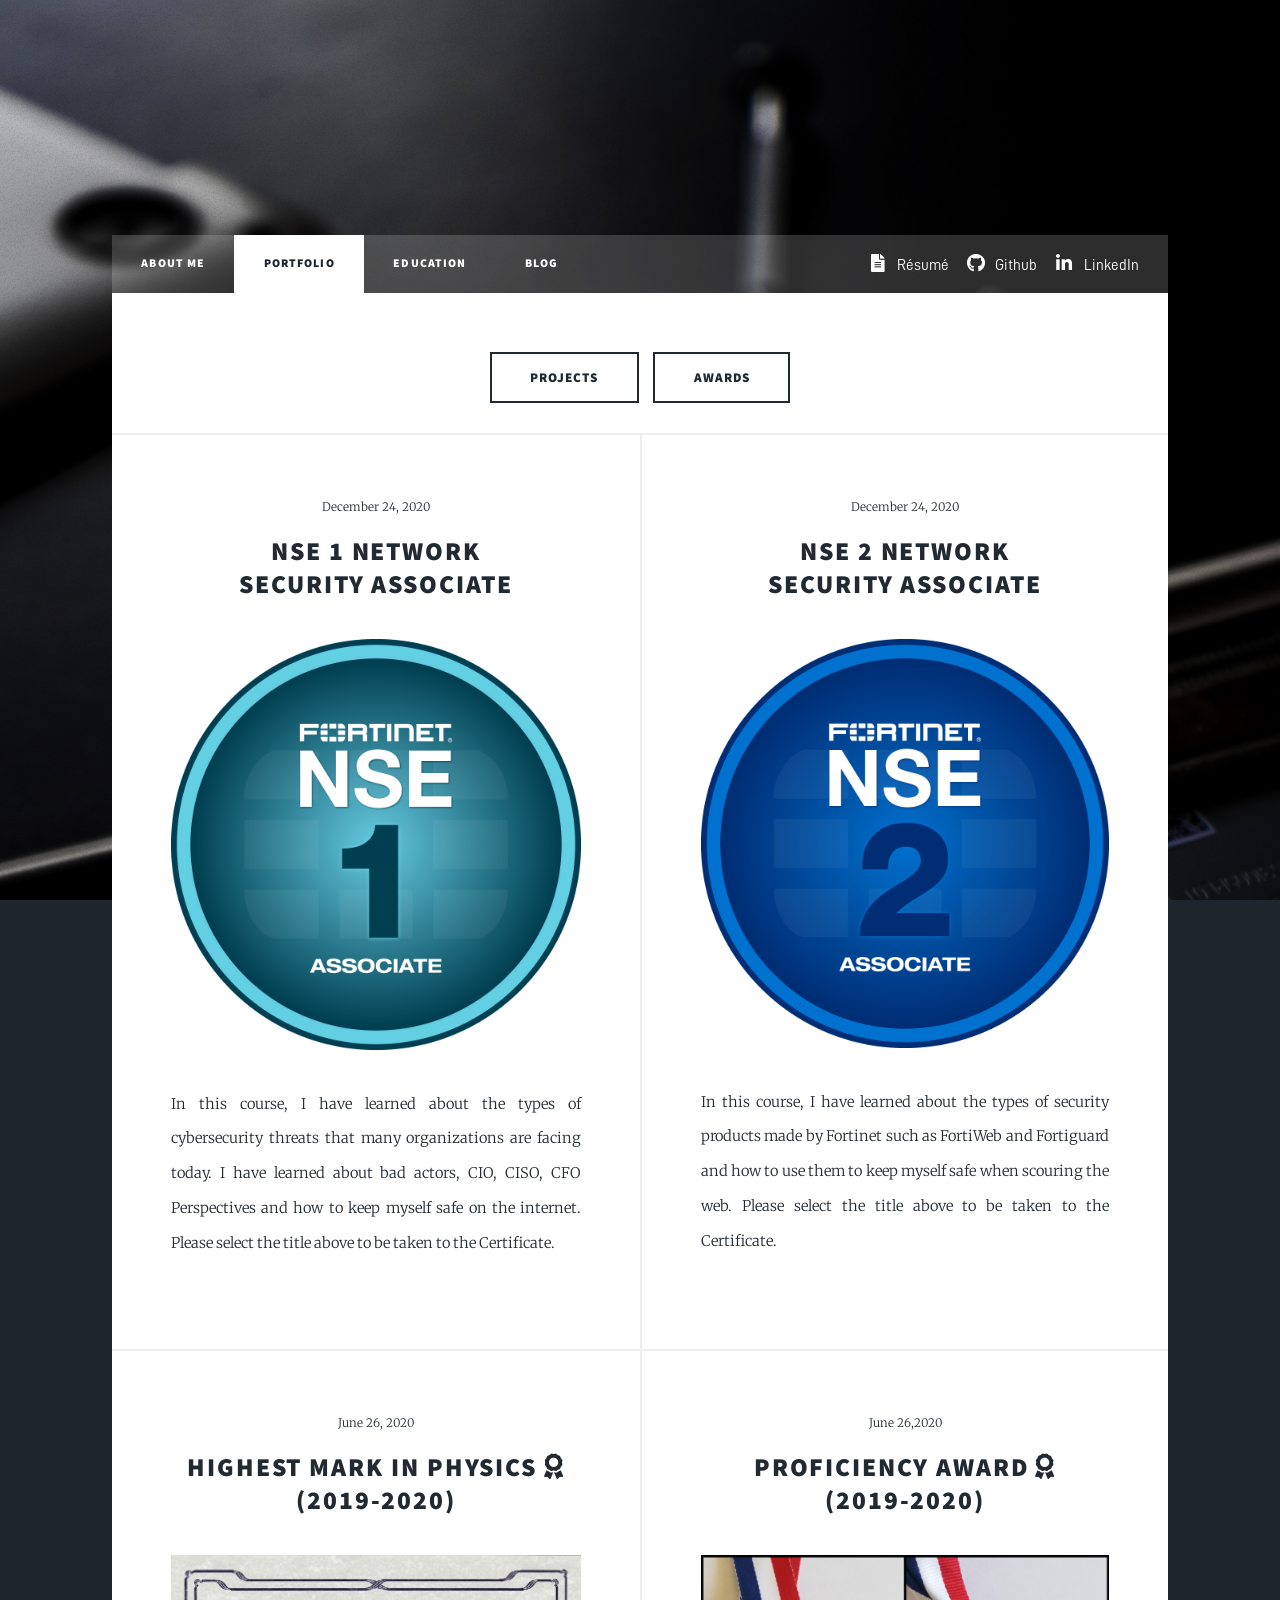
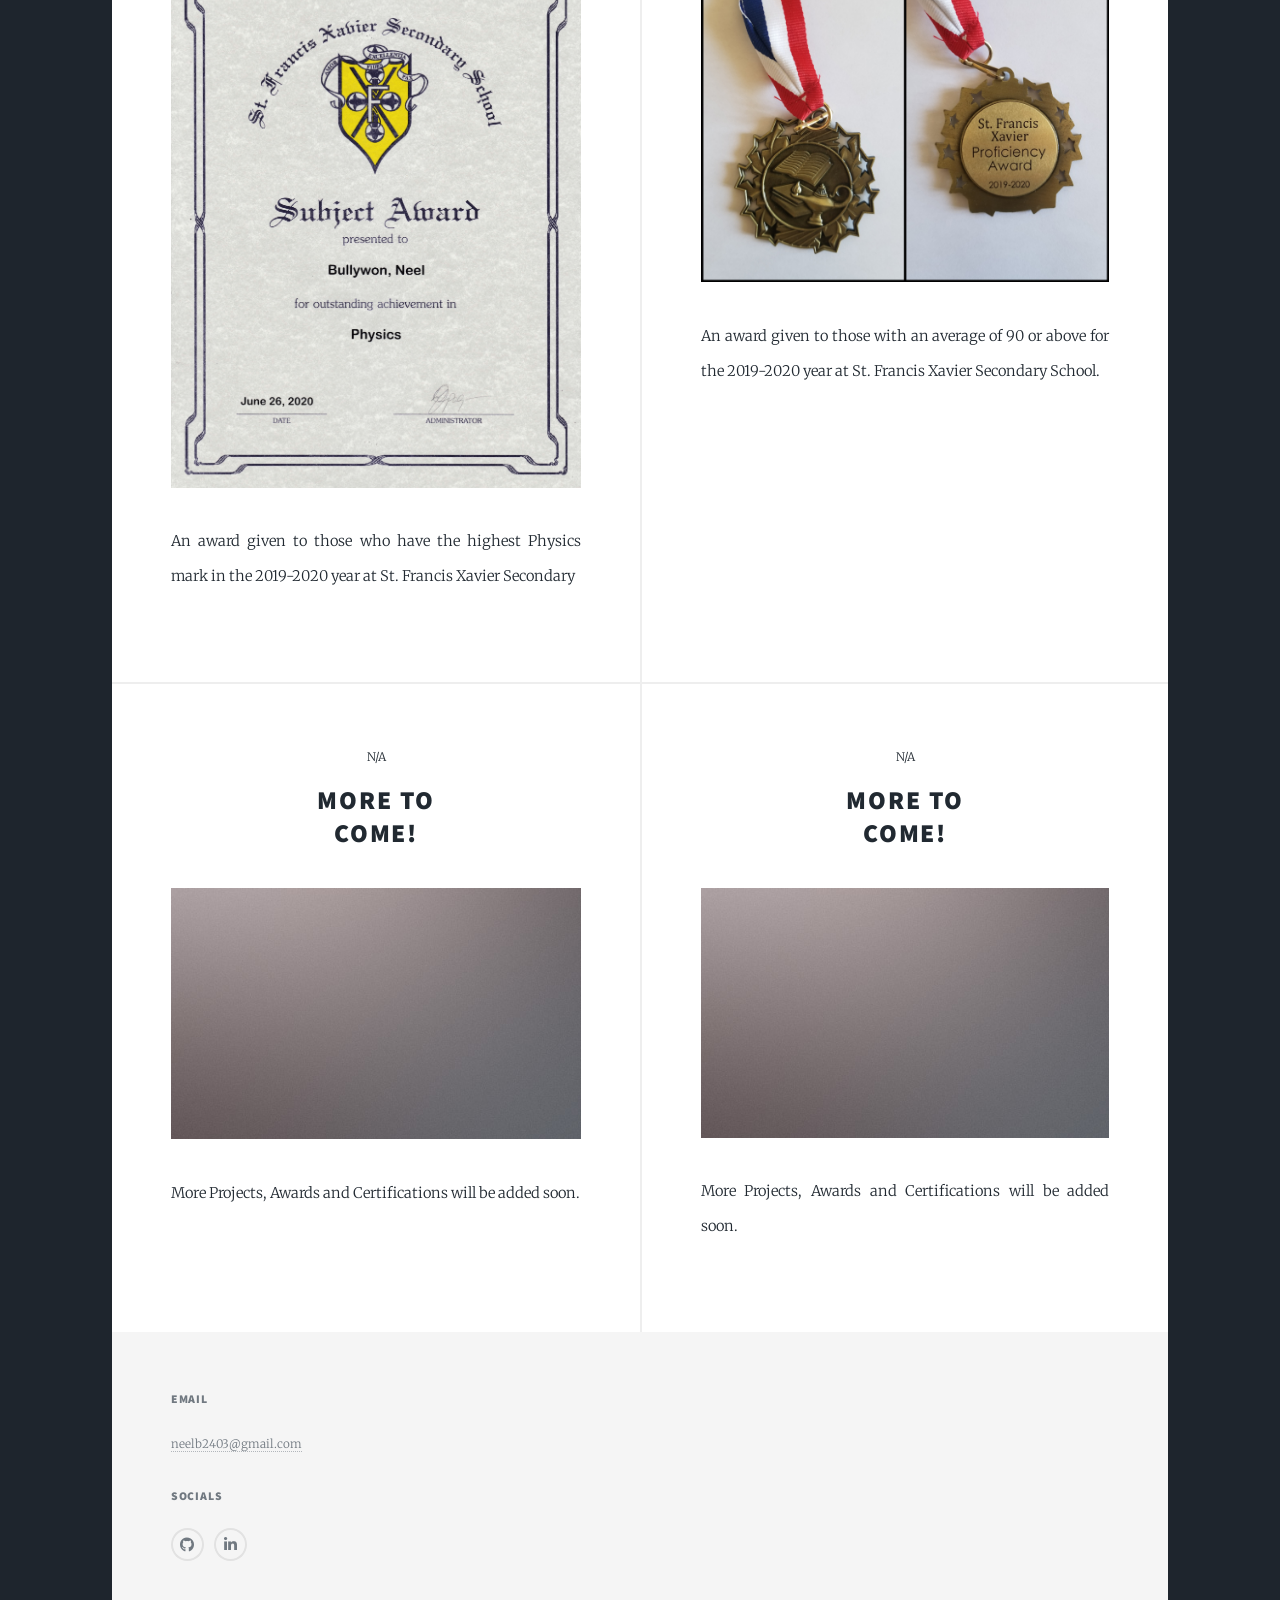
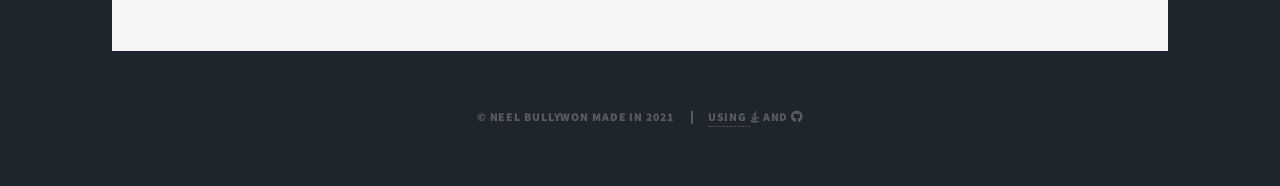
==== Awards.html @ b6f1ef5f "Add files via upload" ====
<!DOCTYPE HTML>
<html>
	<head>
		<title>Neel Bullywon</title>
		<meta charset="utf-8" />
		<meta name="viewport" content="width=device-width, initial-scale=1, user-scalable=no" />
		<link rel="stylesheet" href="assets/css/main.css" />
		<noscript><link rel="stylesheet" href="assets/css/noscript.css" /></noscript>
	</head>
	<body class="is-preload">

		<!-- Wrapper -->
			<div id="wrapper" class="fade-in">


				<!-- Header -->
					<header id="header">

					</header>

				<!-- Nav -->
				<nav id="nav">
					<ul class="links">
						<li><a href="index.html">About Me</a></li>
						<li class="active"><a href="index2.html">Portfolio</a></li>
						<li><a href="Education.html">Education</a></li>
						<li><a href="index.html">Blog</a></li>
						</ul>

						<ul class="icons">
							<li><a href="/#/" target="_blank" class="icon solid fa-file-alt"></i> Résumé </a></li>
							<li><a href="https://github.com/Nebu0528" target="_blank" class="icon brands fa-github"></i> Github </a></li>
							<li><a href="https://github.com/Nebu0528" target="_blank" class="icon brands fa-linkedin-in"></i> LinkedIn </a></li>
						</ul>
					</nav>

				<!-- Main -->
					<div id="main">

						<!-- Featured Post -->
								</header>
								<ul class="actions special">
									<li><a href="Projects.html"class="button large">Projects</a></li> <li><a href="Awards.html"class="button large">Awards</a></li>
								</ul>

							</article>

						<!-- Posts -->
							<section class="posts">
								<article>
									<header>
										<span class="date">December 24, 2020</span>
										<h2><a href="Documents/NSE_1_Certification.pdf" target="_blank" >NSE 1 Network <br />
											Security Associate</a></h2>
									</header>
									<a href="Documents/NSE_1_Certification.pdf" target="_blank" class="image fit"><img src="images/NSE 1.png" alt="" /></a>
									<p>In this course, I have learned about the types of cybersecurity threats that many organizations are facing today. I have learned about bad actors, CIO, CISO, CFO Perspectives and how to keep myself safe on the internet. Please select the title above to be taken to the Certificate. </p>
									<ul class="actions special">
									</ul>
								</article>
								<article>
									<header>
										<span class="date">December 24, 2020</span>
										<h2><a href="Documents/NSE_2_Certification.pdf" target="_blank">NSE 2 Network <br />
											Security Associate</a></h2>
									</header>
									<a href="Documents/NSE_2_Certification.pdf" target="_blank" class="image fit"><img src="images/NSE 2.png" alt="" /></a>
									<p>In this course, I have learned about the types of security products made by Fortinet such as FortiWeb and Fortiguard and how to use them to keep myself safe when scouring the web. Please select the title above to be taken to the Certificate.</p>
									<ul class="actions special">
									</ul>
								</article>
								<article>
									<header>
										<span class="date">June 26, 2020</span>
										<h2><a href="Documents/Physics Award.pdf" target="_blank" >Highest Mark in Physics <i class="fas fa-award"></i> <br />
										(2019-2020)</a></h2>
									</header>
									<a href="Documents/Physics Award.pdf" target="_blank" class="image fit"><img src="images/Physics Profiency Award.png" alt="" /></a>
									<p>An award given to those who have the highest Physics mark in the 2019-2020 year at St. Francis Xavier Secondary </p>
									<ul class="actions special">
									</ul>	
								</article>
							    <article>
									<header>
										<span class="date">June 26,2020</span>
										<h2><a href="#">Proficiency Award <i class="fas fa-award"></i><br />
										(2019-2020)</a></h2>
									</header>
									<a href="images/Proficiency Award.jpg" class="image fit"><img src="images/Proficiency Award.jpg" alt="" /></a>
									<p>An award given to those with an average of 90 or above for the 2019-2020 year at St. Francis Xavier Secondary School.</p>
									<ul class="actions special">
									</ul>
								</article>
								<article>
									<header>
										<span class="date">N/A</span>
										<h2><a href="#">More to<br />
										Come!</a></h2>
									</header>
									<a href="#" class="image fit"><img src="images/pic07.jpg" alt="" /></a>
									<p>More Projects, Awards and Certifications will be added soon.</p>
									<ul class="actions special">
									</ul>
								</article>
								<article>
									<header>
										<span class="date">N/A</span>
										<h2><a href="#">More to<br />
										Come!</a></h2>
									</header>
									<a href="#" class="image fit"><img src="images/pic07.jpg" alt="" /></a>
									<p>More Projects, Awards and Certifications will be added soon.</p>
									<ul class="actions special">
									</ul>
								</article>

								
							</section>
						</div>

<!-- Footer -->
					<footer id="footer">
						<section>
							<form method="post" action="#">
								<div class="fields">
									<div class="field">		
							<section>
								<h3>Email</h3>
								<p><a href="#">neelb2403@gmail.com</a></p>
							</section>
							<section>
								<h3>Socials</h3>
								<ul class="icons alt">
									<li><a href="https://github.com/Nebu0528" target="_blank" class="icon brands alt fa-github"><span class="label">GitHub</span></a></li>
									<li><a href="#" class="icon brands fab fa-linkedin-in"><class="label"></span></a></li>
								</ul>
							</section>
						</section>
					</footer>

				<!-- Copyright -->
					<div id="copyright">
						<ul><li>&copy; Neel Bullywon Made In 2021 </li>
							<li><a class="link" href="/#/"> </i> Using   </a> <i class="fab fa-java"></i> and    </a><i class="fab fa-github"></i>
					</div>

			</div>

		<!-- Scripts -->
			<script src="assets/js/jquery.min.js"></script>
			<script src="assets/js/jquery.scrollex.min.js"></script>
			<script src="assets/js/jquery.scrolly.min.js"></script>
			<script src="assets/js/browser.min.js"></script>
			<script src="assets/js/breakpoints.min.js"></script>
			<script src="assets/js/util.js"></script>
			<script src="assets/js/main.js"></script>

	</body>
</html>
---- assets/css/main.css ----
@import url(fontawesome-all.min.css);
@import url("https://fonts.googleapis.com/css?family=Merriweather:300,700,300italic,700italic|Source+Sans+Pro:900");

/*
	Neel Bullywon
	neelb2403@gmail.com
*/

@font-face {
    font-family: 'D-DIN';
    src: url('../webfonts/D-DIN.otf') format('otf'),
         url('../webfonts/D-DIN.woff') format('woff'),
         url('../webfonts/D-DIN.woff2') format('woff2');
    font-weight: normal;
    font-style: normal;
}

.icons {
	text-decoration: none;
    font-family: D-DIN;
}

html, body, div, span, applet, object,
iframe, h1, h2, h3, h4, h5, h6, p, blockquote,
pre, a, abbr, acronym, address, big, cite,
code, del, dfn, em, img, ins, kbd, q, s, samp,
small, strike, strong, sub, sup, tt, var, b,
u, i, center, dl, dt, dd, ol, ul, li, fieldset,
form, label, legend, table, caption, tbody,
tfoot, thead, tr, th, td, article, aside,
canvas, details, embed, figure, figcaption,
footer, header, hgroup, menu, nav, output, ruby,
section, summary, time, mark, audio, video {
	margin: 0;
	padding: 0;
	border: 0;
	font-size: 100%;
	font: inherit;
	vertical-align: baseline;
}

article, aside, details, figcaption, figure,
footer, header, hgroup, menu, nav, section {
	display: block;}

body {
	line-height: 1;
}

ol, ul {
	list-style: none;
}

blockquote, q {
	quotes: none;
}

	blockquote:before, blockquote:after, q:before, q:after {
		content: '';
		content: none;
	}

table {
	border-collapse: collapse;
	border-spacing: 0;
}

body {
	-webkit-text-size-adjust: none;
}

mark {
	background-color: transparent;
	color: inherit;
}

input::-moz-focus-inner {
	border: 0;
	padding: 0;
}

input, select, textarea {
	-moz-appearance: none;
	-webkit-appearance: none;
	-ms-appearance: none;
	appearance: none;
}

/* Basic */

@-ms-viewport {
	width: device-width;
}

body {
	-ms-overflow-style: scrollbar;
}

@media screen and (max-width: 480px) {

	html, body {
		min-width: 320px;
	}

}

html {
	box-sizing: border-box;
}

*, *:before, *:after {
	box-sizing: inherit;
}

body {
	background-color: #1e252d;
}

body.is-preload *, body.is-preload *:before, body.is-preload *:after {
	-moz-animation: none !important;
	-webkit-animation: none !important;
	-ms-animation: none !important;
	animation: none !important;
	-moz-transition: none !important;
	-webkit-transition: none !important;
	-ms-transition: none !important;
	transition: none !important;
}

/* Type */

html {
font-size: 16pt;
}

@media screen and (max-width: 1680px) {

html {
	font-size: 12pt;
}

}

@media screen and (max-width: 1280px) {

html {
	font-size: 11pt;
}

}

@media screen and (max-width: 360px) {

html {
	font-size: 10pt;
}

}

body {
color: #212931;
}

body, input, select, textarea {
font-family: "Merriweather", Georgia, serif;
font-weight: 300;
font-size: 1rem;
line-height: 2.375;
}

a {
-moz-transition: color 0.2s ease-in-out, background-color 0.2s ease-in-out, border-color 0.2s ease-in-out, box-shadow 0.2s ease-in-out;
-webkit-transition: color 0.2s ease-in-out, background-color 0.2s ease-in-out, border-color 0.2s ease-in-out, box-shadow 0.2s ease-in-out;
-ms-transition: color 0.2s ease-in-out, background-color 0.2s ease-in-out, border-color 0.2s ease-in-out, box-shadow 0.2s ease-in-out;
transition: color 0.2s ease-in-out, background-color 0.2s ease-in-out, border-color 0.2s ease-in-out, box-shadow 0.2s ease-in-out;
border-bottom: dotted 1px;
text-decoration: none;
}

a:hover {
	border-bottom-color: transparent;
}

strong, b {
font-weight: 600;
}

em, i {
font-style: italic;
}

p {
text-align: justify;
margin: 0 0 2rem 0;
}

h1, h2, h3, h4, h5, h6 {
font-family: "Source Sans Pro", Helvetica, sans-serif;
font-weight: 900;
line-height: 1.5;
letter-spacing: 0.075em;
text-transform: uppercase;
margin: 0 0 1rem 0;
}

h1 a, h2 a, h3 a, h4 a, h5 a, h6 a {
	border-bottom: 0;
	color: inherit;
	text-decoration: none;
}

h1 {
font-size: 4rem;
line-height: 1.1;
margin: 0 0 2rem 0;
}

h2 {
font-size: 1.75rem;
line-height: 1.3;
margin: 0 0 1.5rem 0;
}

h3 {
font-size: 1.25rem;
margin: 0 0 1.5rem 0;
}

h4 {
font-size: 1rem;
}

h5 {
font-size: 0.9rem;
}

h6 {
font-size: 0.8rem;
}

sub {
font-size: 0.8rem;
position: relative;
top: 0.5rem;
}

sup {
font-size: 0.8rem;
position: relative;
top: -0.5rem;
}

blockquote {
border-left: solid 4px;
font-style: italic;
margin: 0 0 2rem 0;
padding: 0.5rem 0 0.5rem 2rem;
}

code {
border: solid 2px;
font-family: "Courier New", monospace;
font-size: 0.9rem;
margin: 0 0.25rem;
padding: 0.25rem 0.65rem;
}

pre {
-webkit-overflow-scrolling: touch;
font-family: "Courier New", monospace;
font-size: 0.9rem;
margin: 0 0 2rem 0;
}

pre code {
	display: block;
	line-height: 1.75;
	padding: 1rem 1.5rem;
	overflow-x: auto;
}

hr {
border: 0;
border-bottom: solid 2px;
margin: 3rem 0;
}

hr.major {
	margin: 5rem 0;
}

.align-left {
text-align: left;
}

.align-center {
text-align: center;
}

.align-right {
text-align: right;
}

input, select, textarea {
color: #212931;
}

a {
color: #212931;
border-bottom-color: rgba(33, 41, 49, 0.5);
}

a:hover {
	border-bottom-color: transparent;
	color: #18bfef !important;
}

strong, b {
color: #212931;
}

h1, h2, h3, h4, h5, h6 {
color: #212931;
}

blockquote {
border-left-color: #eeeeee;
}

code {
background: rgba(220, 220, 220, 0.25);
border-color: #eeeeee;
}

hr {
border-bottom-color: #eeeeee;
}

/* Row */

.row {
display: flex;
flex-wrap: wrap;
box-sizing: border-box;
align-items: stretch;
}

.row > * {
	box-sizing: border-box;
}

.row.gtr-uniform > * > :last-child {
	margin-bottom: 0;
}

.row.aln-left {
	justify-content: flex-start;
}

.row.aln-center {
	justify-content: center;
}

.row.aln-right {
	justify-content: flex-end;
}

.row.aln-top {
	align-items: flex-start;
}

.row.aln-middle {
	align-items: center;
}

.row.aln-bottom {
	align-items: flex-end;
}

.row > .imp {
	order: -1;
}

.row > .col-1 {
	width: 8.33333%;
}

.row > .off-1 {
	margin-left: 8.33333%;
}

.row > .col-2 {
	width: 16.66667%;
}

.row > .off-2 {
	margin-left: 16.66667%;
}

.row > .col-3 {
	width: 25%;
}

.row > .off-3 {
	margin-left: 25%;
}

.row > .col-4 {
	width: 33.33333%;
}

.row > .off-4 {
	margin-left: 33.33333%;
}

.row > .col-5 {
	width: 41.66667%;
}

.row > .off-5 {
	margin-left: 41.66667%;
}

.row > .col-6 {
	width: 50%;
}

.row > .off-6 {
	margin-left: 50%;
}

.row > .col-7 {
	width: 58.33333%;
}

.row > .off-7 {
	margin-left: 58.33333%;
}

.row > .col-8 {
	width: 66.66667%;
}

.row > .off-8 {
	margin-left: 66.66667%;
}

.row > .col-9 {
	width: 75%;
}

.row > .off-9 {
	margin-left: 75%;
}

.row > .col-10 {
	width: 83.33333%;
}

.row > .off-10 {
	margin-left: 83.33333%;
}

.row > .col-11 {
	width: 91.66667%;
}

.row > .off-11 {
	margin-left: 91.66667%;
}

.row > .col-12 {
	width: 100%;
}

.row > .off-12 {
	margin-left: 100%;
}

.row.gtr-0 {
	margin-top: 0;
	margin-left: 0rem;
}

	.row.gtr-0 > * {
		padding: 0 0 0 0rem;
	}

	.row.gtr-0.gtr-uniform {
		margin-top: 0rem;
	}

		.row.gtr-0.gtr-uniform > * {
			padding-top: 0rem;
		}

.row.gtr-25 {
	margin-top: 0;
	margin-left: -0.375rem;
}

	.row.gtr-25 > * {
		padding: 0 0 0 0.375rem;
	}

	.row.gtr-25.gtr-uniform {
		margin-top: -0.375rem;
	}

		.row.gtr-25.gtr-uniform > * {
			padding-top: 0.375rem;
		}

.row.gtr-50 {
	margin-top: 0;
	margin-left: -0.75rem;
}

	.row.gtr-50 > * {
		padding: 0 0 0 0.75rem;
	}

	.row.gtr-50.gtr-uniform {
		margin-top: -0.75rem;
	}

		.row.gtr-50.gtr-uniform > * {
			padding-top: 0.75rem;
		}

.row {
	margin-top: 0;
	margin-left: -1.5rem;
}

	.row > * {
		padding: 0 0 0 1.5rem;
	}

	.row.gtr-uniform {
		margin-top: -1.5rem;
	}

		.row.gtr-uniform > * {
			padding-top: 1.5rem;
		}

.row.gtr-150 {
	margin-top: 0;
	margin-left: -2.25rem;
}

	.row.gtr-150 > * {
		padding: 0 0 0 2.25rem;
	}

	.row.gtr-150.gtr-uniform {
		margin-top: -2.25rem;
	}

		.row.gtr-150.gtr-uniform > * {
			padding-top: 2.25rem;
		}

.row.gtr-200 {
	margin-top: 0;
	margin-left: -3rem;
}

	.row.gtr-200 > * {
		padding: 0 0 0 3rem;
	}

	.row.gtr-200.gtr-uniform {
		margin-top: -3rem;
	}

		.row.gtr-200.gtr-uniform > * {
			padding-top: 3rem;
		}

@media screen and (max-width: 1680px) {

	.row {
		display: flex;
		flex-wrap: wrap;
		box-sizing: border-box;
		align-items: stretch;
	}

		.row > * {
			box-sizing: border-box;
		}

		.row.gtr-uniform > * > :last-child {
			margin-bottom: 0;
		}

		.row.aln-left {
			justify-content: flex-start;
		}

		.row.aln-center {
			justify-content: center;
		}

		.row.aln-right {
			justify-content: flex-end;
		}

		.row.aln-top {
			align-items: flex-start;
		}

		.row.aln-middle {
			align-items: center;
		}

		.row.aln-bottom {
			align-items: flex-end;
		}

		.row > .imp-xlarge {
			order: -1;
		}

		.row > .col-1-xlarge {
			width: 8.33333%;
		}

		.row > .off-1-xlarge {
			margin-left: 8.33333%;
		}

		.row > .col-2-xlarge {
			width: 16.66667%;
		}

		.row > .off-2-xlarge {
			margin-left: 16.66667%;
		}

		.row > .col-3-xlarge {
			width: 25%;
		}

		.row > .off-3-xlarge {
			margin-left: 25%;
		}

		.row > .col-4-xlarge {
			width: 33.33333%;
		}

		.row > .off-4-xlarge {
			margin-left: 33.33333%;
		}

		.row > .col-5-xlarge {
			width: 41.66667%;
		}

		.row > .off-5-xlarge {
			margin-left: 41.66667%;
		}

		.row > .col-6-xlarge {
			width: 50%;
		}

		.row > .off-6-xlarge {
			margin-left: 50%;
		}

		.row > .col-7-xlarge {
			width: 58.33333%;
		}

		.row > .off-7-xlarge {
			margin-left: 58.33333%;
		}

		.row > .col-8-xlarge {
			width: 66.66667%;
		}

		.row > .off-8-xlarge {
			margin-left: 66.66667%;
		}

		.row > .col-9-xlarge {
			width: 75%;
		}

		.row > .off-9-xlarge {
			margin-left: 75%;
		}

		.row > .col-10-xlarge {
			width: 83.33333%;
		}

		.row > .off-10-xlarge {
			margin-left: 83.33333%;
		}

		.row > .col-11-xlarge {
			width: 91.66667%;
		}

		.row > .off-11-xlarge {
			margin-left: 91.66667%;
		}

		.row > .col-12-xlarge {
			width: 100%;
		}

		.row > .off-12-xlarge {
			margin-left: 100%;
		}

		.row.gtr-0 {
			margin-top: 0;
			margin-left: 0rem;
		}

			.row.gtr-0 > * {
				padding: 0 0 0 0rem;
			}

			.row.gtr-0.gtr-uniform {
				margin-top: 0rem;
			}

				.row.gtr-0.gtr-uniform > * {
					padding-top: 0rem;
				}

		.row.gtr-25 {
			margin-top: 0;
			margin-left: -0.375rem;
		}

			.row.gtr-25 > * {
				padding: 0 0 0 0.375rem;
			}

			.row.gtr-25.gtr-uniform {
				margin-top: -0.375rem;
			}

				.row.gtr-25.gtr-uniform > * {
					padding-top: 0.375rem;
				}

		.row.gtr-50 {
			margin-top: 0;
			margin-left: -0.75rem;
		}

			.row.gtr-50 > * {
				padding: 0 0 0 0.75rem;
			}

			.row.gtr-50.gtr-uniform {
				margin-top: -0.75rem;
			}

				.row.gtr-50.gtr-uniform > * {
					padding-top: 0.75rem;
				}

		.row {
			margin-top: 0;
			margin-left: -1.5rem;
		}

			.row > * {
				padding: 0 0 0 1.5rem;
			}

			.row.gtr-uniform {
				margin-top: -1.5rem;
			}

				.row.gtr-uniform > * {
					padding-top: 1.5rem;
				}

		.row.gtr-150 {
			margin-top: 0;
			margin-left: -2.25rem;
		}

			.row.gtr-150 > * {
				padding: 0 0 0 2.25rem;
			}

			.row.gtr-150.gtr-uniform {
				margin-top: -2.25rem;
			}

				.row.gtr-150.gtr-uniform > * {
					padding-top: 2.25rem;
				}

		.row.gtr-200 {
			margin-top: 0;
			margin-left: -3rem;
		}

			.row.gtr-200 > * {
				padding: 0 0 0 3rem;
			}

			.row.gtr-200.gtr-uniform {
				margin-top: -3rem;
			}

				.row.gtr-200.gtr-uniform > * {
					padding-top: 3rem;
				}

}

@media screen and (max-width: 1280px) {

	.row {
		display: flex;
		flex-wrap: wrap;
		box-sizing: border-box;
		align-items: stretch;
	}

		.row > * {
			box-sizing: border-box;
		}

		.row.gtr-uniform > * > :last-child {
			margin-bottom: 0;
		}

		.row.aln-left {
			justify-content: flex-start;
		}

		.row.aln-center {
			justify-content: center;
		}

		.row.aln-right {
			justify-content: flex-end;
		}

		.row.aln-top {
			align-items: flex-start;
		}

		.row.aln-middle {
			align-items: center;
		}

		.row.aln-bottom {
			align-items: flex-end;
		}

		.row > .imp-large {
			order: -1;
		}

		.row > .col-1-large {
			width: 8.33333%;
		}

		.row > .off-1-large {
			margin-left: 8.33333%;
		}

		.row > .col-2-large {
			width: 16.66667%;
		}

		.row > .off-2-large {
			margin-left: 16.66667%;
		}

		.row > .col-3-large {
			width: 25%;
		}

		.row > .off-3-large {
			margin-left: 25%;
		}

		.row > .col-4-large {
			width: 33.33333%;
		}

		.row > .off-4-large {
			margin-left: 33.33333%;
		}

		.row > .col-5-large {
			width: 41.66667%;
		}

		.row > .off-5-large {
			margin-left: 41.66667%;
		}

		.row > .col-6-large {
			width: 50%;
		}

		.row > .off-6-large {
			margin-left: 50%;
		}

		.row > .col-7-large {
			width: 58.33333%;
		}

		.row > .off-7-large {
			margin-left: 58.33333%;
		}

		.row > .col-8-large {
			width: 66.66667%;
		}

		.row > .off-8-large {
			margin-left: 66.66667%;
		}

		.row > .col-9-large {
			width: 75%;
		}

		.row > .off-9-large {
			margin-left: 75%;
		}

		.row > .col-10-large {
			width: 83.33333%;
		}

		.row > .off-10-large {
			margin-left: 83.33333%;
		}

		.row > .col-11-large {
			width: 91.66667%;
		}

		.row > .off-11-large {
			margin-left: 91.66667%;
		}

		.row > .col-12-large {
			width: 100%;
		}

		.row > .off-12-large {
			margin-left: 100%;
		}

		.row.gtr-0 {
			margin-top: 0;
			margin-left: 0rem;
		}

			.row.gtr-0 > * {
				padding: 0 0 0 0rem;
			}

			.row.gtr-0.gtr-uniform {
				margin-top: 0rem;
			}

				.row.gtr-0.gtr-uniform > * {
					padding-top: 0rem;
				}

		.row.gtr-25 {
			margin-top: 0;
			margin-left: -0.375rem;
		}

			.row.gtr-25 > * {
				padding: 0 0 0 0.375rem;
			}

			.row.gtr-25.gtr-uniform {
				margin-top: -0.375rem;
			}

				.row.gtr-25.gtr-uniform > * {
					padding-top: 0.375rem;
				}

		.row.gtr-50 {
			margin-top: 0;
			margin-left: -0.75rem;
		}

			.row.gtr-50 > * {
				padding: 0 0 0 0.75rem;
			}

			.row.gtr-50.gtr-uniform {
				margin-top: -0.75rem;
			}

				.row.gtr-50.gtr-uniform > * {
					padding-top: 0.75rem;
				}

		.row {
			margin-top: 0;
			margin-left: -1.5rem;
		}

			.row > * {
				padding: 0 0 0 1.5rem;
			}

			.row.gtr-uniform {
				margin-top: -1.5rem;
			}

				.row.gtr-uniform > * {
					padding-top: 1.5rem;
				}

		.row.gtr-150 {
			margin-top: 0;
			margin-left: -2.25rem;
		}

			.row.gtr-150 > * {
				padding: 0 0 0 2.25rem;
			}

			.row.gtr-150.gtr-uniform {
				margin-top: -2.25rem;
			}

				.row.gtr-150.gtr-uniform > * {
					padding-top: 2.25rem;
				}

		.row.gtr-200 {
			margin-top: 0;
			margin-left: -3rem;
		}

			.row.gtr-200 > * {
				padding: 0 0 0 3rem;
			}

			.row.gtr-200.gtr-uniform {
				margin-top: -3rem;
			}

				.row.gtr-200.gtr-uniform > * {
					padding-top: 3rem;
				}

}

@media screen and (max-width: 980px) {

	.row {
		display: flex;
		flex-wrap: wrap;
		box-sizing: border-box;
		align-items: stretch;
	}

		.row > * {
			box-sizing: border-box;
		}

		.row.gtr-uniform > * > :last-child {
			margin-bottom: 0;
		}

		.row.aln-left {
			justify-content: flex-start;
		}

		.row.aln-center {
			justify-content: center;
		}

		.row.aln-right {
			justify-content: flex-end;
		}

		.row.aln-top {
			align-items: flex-start;
		}

		.row.aln-middle {
			align-items: center;
		}

		.row.aln-bottom {
			align-items: flex-end;
		}

		.row > .imp-medium {
			order: -1;
		}

		.row > .col-1-medium {
			width: 8.33333%;
		}

		.row > .off-1-medium {
			margin-left: 8.33333%;
		}

		.row > .col-2-medium {
			width: 16.66667%;
		}

		.row > .off-2-medium {
			margin-left: 16.66667%;
		}

		.row > .col-3-medium {
			width: 25%;
		}

		.row > .off-3-medium {
			margin-left: 25%;
		}

		.row > .col-4-medium {
			width: 33.33333%;
		}

		.row > .off-4-medium {
			margin-left: 33.33333%;
		}

		.row > .col-5-medium {
			width: 41.66667%;
		}

		.row > .off-5-medium {
			margin-left: 41.66667%;
		}

		.row > .col-6-medium {
			width: 50%;
		}

		.row > .off-6-medium {
			margin-left: 50%;
		}

		.row > .col-7-medium {
			width: 58.33333%;
		}

		.row > .off-7-medium {
			margin-left: 58.33333%;
		}

		.row > .col-8-medium {
			width: 66.66667%;
		}

		.row > .off-8-medium {
			margin-left: 66.66667%;
		}

		.row > .col-9-medium {
			width: 75%;
		}

		.row > .off-9-medium {
			margin-left: 75%;
		}

		.row > .col-10-medium {
			width: 83.33333%;
		}

		.row > .off-10-medium {
			margin-left: 83.33333%;
		}

		.row > .col-11-medium {
			width: 91.66667%;
		}

		.row > .off-11-medium {
			margin-left: 91.66667%;
		}

		.row > .col-12-medium {
			width: 100%;
		}

		.row > .off-12-medium {
			margin-left: 100%;
		}

		.row.gtr-0 {
			margin-top: 0;
			margin-left: 0rem;
		}

			.row.gtr-0 > * {
				padding: 0 0 0 0rem;
			}

			.row.gtr-0.gtr-uniform {
				margin-top: 0rem;
			}

				.row.gtr-0.gtr-uniform > * {
					padding-top: 0rem;
				}

		.row.gtr-25 {
			margin-top: 0;
			margin-left: -0.375rem;
		}

			.row.gtr-25 > * {
				padding: 0 0 0 0.375rem;
			}

			.row.gtr-25.gtr-uniform {
				margin-top: -0.375rem;
			}

				.row.gtr-25.gtr-uniform > * {
					padding-top: 0.375rem;
				}

		.row.gtr-50 {
			margin-top: 0;
			margin-left: -0.75rem;
		}

			.row.gtr-50 > * {
				padding: 0 0 0 0.75rem;
			}

			.row.gtr-50.gtr-uniform {
				margin-top: -0.75rem;
			}

				.row.gtr-50.gtr-uniform > * {
					padding-top: 0.75rem;
				}

		.row {
			margin-top: 0;
			margin-left: -1.5rem;
		}

			.row > * {
				padding: 0 0 0 1.5rem;
			}

			.row.gtr-uniform {
				margin-top: -1.5rem;
			}

				.row.gtr-uniform > * {
					padding-top: 1.5rem;
				}

		.row.gtr-150 {
			margin-top: 0;
			margin-left: -2.25rem;
		}

			.row.gtr-150 > * {
				padding: 0 0 0 2.25rem;
			}

			.row.gtr-150.gtr-uniform {
				margin-top: -2.25rem;
			}

				.row.gtr-150.gtr-uniform > * {
					padding-top: 2.25rem;
				}

		.row.gtr-200 {
			margin-top: 0;
			margin-left: -3rem;
		}

			.row.gtr-200 > * {
				padding: 0 0 0 3rem;
			}

			.row.gtr-200.gtr-uniform {
				margin-top: -3rem;
			}

				.row.gtr-200.gtr-uniform > * {
					padding-top: 3rem;
				}

}

@media screen and (max-width: 736px) {

	.row {
		display: flex;
		flex-wrap: wrap;
		box-sizing: border-box;
		align-items: stretch;
	}

		.row > * {
			box-sizing: border-box;
		}

		.row.gtr-uniform > * > :last-child {
			margin-bottom: 0;
		}

		.row.aln-left {
			justify-content: flex-start;
		}

		.row.aln-center {
			justify-content: center;
		}

		.row.aln-right {
			justify-content: flex-end;
		}

		.row.aln-top {
			align-items: flex-start;
		}

		.row.aln-middle {
			align-items: center;
		}

		.row.aln-bottom {
			align-items: flex-end;
		}

		.row > .imp-small {
			order: -1;
		}

		.row > .col-1-small {
			width: 8.33333%;
		}

		.row > .off-1-small {
			margin-left: 8.33333%;
		}

		.row > .col-2-small {
			width: 16.66667%;
		}

		.row > .off-2-small {
			margin-left: 16.66667%;
		}

		.row > .col-3-small {
			width: 25%;
		}

		.row > .off-3-small {
			margin-left: 25%;
		}

		.row > .col-4-small {
			width: 33.33333%;
		}

		.row > .off-4-small {
			margin-left: 33.33333%;
		}

		.row > .col-5-small {
			width: 41.66667%;
		}

		.row > .off-5-small {
			margin-left: 41.66667%;
		}

		.row > .col-6-small {
			width: 50%;
		}

		.row > .off-6-small {
			margin-left: 50%;
		}

		.row > .col-7-small {
			width: 58.33333%;
		}

		.row > .off-7-small {
			margin-left: 58.33333%;
		}

		.row > .col-8-small {
			width: 66.66667%;
		}

		.row > .off-8-small {
			margin-left: 66.66667%;
		}

		.row > .col-9-small {
			width: 75%;
		}

		.row > .off-9-small {
			margin-left: 75%;
		}

		.row > .col-10-small {
			width: 83.33333%;
		}

		.row > .off-10-small {
			margin-left: 83.33333%;
		}

		.row > .col-11-small {
			width: 91.66667%;
		}

		.row > .off-11-small {
			margin-left: 91.66667%;
		}

		.row > .col-12-small {
			width: 100%;
		}

		.row > .off-12-small {
			margin-left: 100%;
		}

		.row.gtr-0 {
			margin-top: 0;
			margin-left: 0rem;
		}

			.row.gtr-0 > * {
				padding: 0 0 0 0rem;
			}

			.row.gtr-0.gtr-uniform {
				margin-top: 0rem;
			}

				.row.gtr-0.gtr-uniform > * {
					padding-top: 0rem;
				}

		.row.gtr-25 {
			margin-top: 0;
			margin-left: -0.375rem;
		}

			.row.gtr-25 > * {
				padding: 0 0 0 0.375rem;
			}

			.row.gtr-25.gtr-uniform {
				margin-top: -0.375rem;
			}

				.row.gtr-25.gtr-uniform > * {
					padding-top: 0.375rem;
				}

		.row.gtr-50 {
			margin-top: 0;
			margin-left: -0.75rem;
		}

			.row.gtr-50 > * {
				padding: 0 0 0 0.75rem;
			}

			.row.gtr-50.gtr-uniform {
				margin-top: -0.75rem;
			}

				.row.gtr-50.gtr-uniform > * {
					padding-top: 0.75rem;
				}

		.row {
			margin-top: 0;
			margin-left: -1.5rem;
		}

			.row > * {
				padding: 0 0 0 1.5rem;
			}

			.row.gtr-uniform {
				margin-top: -1.5rem;
			}

				.row.gtr-uniform > * {
					padding-top: 1.5rem;
				}

		.row.gtr-150 {
			margin-top: 0;
			margin-left: -2.25rem;
		}

			.row.gtr-150 > * {
				padding: 0 0 0 2.25rem;
			}

			.row.gtr-150.gtr-uniform {
				margin-top: -2.25rem;
			}

				.row.gtr-150.gtr-uniform > * {
					padding-top: 2.25rem;
				}

		.row.gtr-200 {
			margin-top: 0;
			margin-left: -3rem;
		}

			.row.gtr-200 > * {
				padding: 0 0 0 3rem;
			}

			.row.gtr-200.gtr-uniform {
				margin-top: -3rem;
			}

				.row.gtr-200.gtr-uniform > * {
					padding-top: 3rem;
				}

}

@media screen and (max-width: 480px) {

	.row {
		display: flex;
		flex-wrap: wrap;
		box-sizing: border-box;
		align-items: stretch;
	}

		.row > * {
			box-sizing: border-box;
		}

		.row.gtr-uniform > * > :last-child {
			margin-bottom: 0;
		}

		.row.aln-left {
			justify-content: flex-start;
		}

		.row.aln-center {
			justify-content: center;
		}

		.row.aln-right {
			justify-content: flex-end;
		}

		.row.aln-top {
			align-items: flex-start;
		}

		.row.aln-middle {
			align-items: center;
		}

		.row.aln-bottom {
			align-items: flex-end;
		}

		.row > .imp-xsmall {
			order: -1;
		}

		.row > .col-1-xsmall {
			width: 8.33333%;
		}

		.row > .off-1-xsmall {
			margin-left: 8.33333%;
		}

		.row > .col-2-xsmall {
			width: 16.66667%;
		}

		.row > .off-2-xsmall {
			margin-left: 16.66667%;
		}

		.row > .col-3-xsmall {
			width: 25%;
		}

		.row > .off-3-xsmall {
			margin-left: 25%;
		}

		.row > .col-4-xsmall {
			width: 33.33333%;
		}

		.row > .off-4-xsmall {
			margin-left: 33.33333%;
		}

		.row > .col-5-xsmall {
			width: 41.66667%;
		}

		.row > .off-5-xsmall {
			margin-left: 41.66667%;
		}

		.row > .col-6-xsmall {
			width: 50%;
		}

		.row > .off-6-xsmall {
			margin-left: 50%;
		}

		.row > .col-7-xsmall {
			width: 58.33333%;
		}

		.row > .off-7-xsmall {
			margin-left: 58.33333%;
		}

		.row > .col-8-xsmall {
			width: 66.66667%;
		}

		.row > .off-8-xsmall {
			margin-left: 66.66667%;
		}

		.row > .col-9-xsmall {
			width: 75%;
		}

		.row > .off-9-xsmall {
			margin-left: 75%;
		}

		.row > .col-10-xsmall {
			width: 83.33333%;
		}

		.row > .off-10-xsmall {
			margin-left: 83.33333%;
		}

		.row > .col-11-xsmall {
			width: 91.66667%;
		}

		.row > .off-11-xsmall {
			margin-left: 91.66667%;
		}

		.row > .col-12-xsmall {
			width: 100%;
		}

		.row > .off-12-xsmall {
			margin-left: 100%;
		}

		.row.gtr-0 {
			margin-top: 0;
			margin-left: 0rem;
		}

			.row.gtr-0 > * {
				padding: 0 0 0 0rem;
			}

			.row.gtr-0.gtr-uniform {
				margin-top: 0rem;
			}

				.row.gtr-0.gtr-uniform > * {
					padding-top: 0rem;
				}

		.row.gtr-25 {
			margin-top: 0;
			margin-left: -0.375rem;
		}

			.row.gtr-25 > * {
				padding: 0 0 0 0.375rem;
			}

			.row.gtr-25.gtr-uniform {
				margin-top: -0.375rem;
			}

				.row.gtr-25.gtr-uniform > * {
					padding-top: 0.375rem;
				}

		.row.gtr-50 {
			margin-top: 0;
			margin-left: -0.75rem;
		}

			.row.gtr-50 > * {
				padding: 0 0 0 0.75rem;
			}

			.row.gtr-50.gtr-uniform {
				margin-top: -0.75rem;
			}

				.row.gtr-50.gtr-uniform > * {
					padding-top: 0.75rem;
				}

		.row {
			margin-top: 0;
			margin-left: -1.5rem;
		}

			.row > * {
				padding: 0 0 0 1.5rem;
			}

			.row.gtr-uniform {
				margin-top: -1.5rem;
			}

				.row.gtr-uniform > * {
					padding-top: 1.5rem;
				}

		.row.gtr-150 {
			margin-top: 0;
			margin-left: -2.25rem;
		}

			.row.gtr-150 > * {
				padding: 0 0 0 2.25rem;
			}

			.row.gtr-150.gtr-uniform {
				margin-top: -2.25rem;
			}

				.row.gtr-150.gtr-uniform > * {
					padding-top: 2.25rem;
				}

		.row.gtr-200 {
			margin-top: 0;
			margin-left: -3rem;
		}

			.row.gtr-200 > * {
				padding: 0 0 0 3rem;
			}

			.row.gtr-200.gtr-uniform {
				margin-top: -3rem;
			}

				.row.gtr-200.gtr-uniform > * {
					padding-top: 3rem;
				}

}

@media screen and (max-width: 360px) {

	.row {
		display: flex;
		flex-wrap: wrap;
		box-sizing: border-box;
		align-items: stretch;
	}

		.row > * {
			box-sizing: border-box;
		}

		.row.gtr-uniform > * > :last-child {
			margin-bottom: 0;
		}

		.row.aln-left {
			justify-content: flex-start;
		}

		.row.aln-center {
			justify-content: center;
		}

		.row.aln-right {
			justify-content: flex-end;
		}

		.row.aln-top {
			align-items: flex-start;
		}

		.row.aln-middle {
			align-items: center;
		}

		.row.aln-bottom {
			align-items: flex-end;
		}

		.row > .imp-xxsmall {
			order: -1;
		}

		.row > .col-1-xxsmall {
			width: 8.33333%;
		}

		.row > .off-1-xxsmall {
			margin-left: 8.33333%;
		}

		.row > .col-2-xxsmall {
			width: 16.66667%;
		}

		.row > .off-2-xxsmall {
			margin-left: 16.66667%;
		}

		.row > .col-3-xxsmall {
			width: 25%;
		}

		.row > .off-3-xxsmall {
			margin-left: 25%;
		}

		.row > .col-4-xxsmall {
			width: 33.33333%;
		}

		.row > .off-4-xxsmall {
			margin-left: 33.33333%;
		}

		.row > .col-5-xxsmall {
			width: 41.66667%;
		}

		.row > .off-5-xxsmall {
			margin-left: 41.66667%;
		}

		.row > .col-6-xxsmall {
			width: 50%;
		}

		.row > .off-6-xxsmall {
			margin-left: 50%;
		}

		.row > .col-7-xxsmall {
			width: 58.33333%;
		}

		.row > .off-7-xxsmall {
			margin-left: 58.33333%;
		}

		.row > .col-8-xxsmall {
			width: 66.66667%;
		}

		.row > .off-8-xxsmall {
			margin-left: 66.66667%;
		}

		.row > .col-9-xxsmall {
			width: 75%;
		}

		.row > .off-9-xxsmall {
			margin-left: 75%;
		}

		.row > .col-10-xxsmall {
			width: 83.33333%;
		}

		.row > .off-10-xxsmall {
			margin-left: 83.33333%;
		}

		.row > .col-11-xxsmall {
			width: 91.66667%;
		}

		.row > .off-11-xxsmall {
			margin-left: 91.66667%;
		}

		.row > .col-12-xxsmall {
			width: 100%;
		}

		.row > .off-12-xxsmall {
			margin-left: 100%;
		}

		.row.gtr-0 {
			margin-top: 0;
			margin-left: 0rem;
		}

			.row.gtr-0 > * {
				padding: 0 0 0 0rem;
			}

			.row.gtr-0.gtr-uniform {
				margin-top: 0rem;
			}

				.row.gtr-0.gtr-uniform > * {
					padding-top: 0rem;
				}

		.row.gtr-25 {
			margin-top: 0;
			margin-left: -0.375rem;
		}

			.row.gtr-25 > * {
				padding: 0 0 0 0.375rem;
			}

			.row.gtr-25.gtr-uniform {
				margin-top: -0.375rem;
			}

				.row.gtr-25.gtr-uniform > * {
					padding-top: 0.375rem;
				}

		.row.gtr-50 {
			margin-top: 0;
			margin-left: -0.75rem;
		}

			.row.gtr-50 > * {
				padding: 0 0 0 0.75rem;
			}

			.row.gtr-50.gtr-uniform {
				margin-top: -0.75rem;
			}

				.row.gtr-50.gtr-uniform > * {
					padding-top: 0.75rem;
				}

		.row {
			margin-top: 0;
			margin-left: -1.5rem;
		}

			.row > * {
				padding: 0 0 0 1.5rem;
			}

			.row.gtr-uniform {
				margin-top: -1.5rem;
			}

				.row.gtr-uniform > * {
					padding-top: 1.5rem;
				}

		.row.gtr-150 {
			margin-top: 0;
			margin-left: -2.25rem;
		}

			.row.gtr-150 > * {
				padding: 0 0 0 2.25rem;
			}

			.row.gtr-150.gtr-uniform {
				margin-top: -2.25rem;
			}

				.row.gtr-150.gtr-uniform > * {
					padding-top: 2.25rem;
				}

		.row.gtr-200 {
			margin-top: 0;
			margin-left: -3rem;
		}

			.row.gtr-200 > * {
				padding: 0 0 0 3rem;
			}

			.row.gtr-200.gtr-uniform {
				margin-top: -3rem;
			}

				.row.gtr-200.gtr-uniform > * {
					padding-top: 3rem;
				}

}

/* Box */

.box {
border: solid 2px;
margin-bottom: 2rem;
padding: 1.5rem;
}

.box > :last-child,
.box > :last-child > :last-child,
.box > :last-child > :last-child > :last-child {
	margin-bottom: 0;
}

.box.alt {
	border: 0;
	border-radius: 0;
	padding: 0;
}

.box {
border-color: #eeeeee;
}

/* Button */

input[type="submit"],
input[type="reset"],
input[type="button"],
button,
.button {
-moz-appearance: none;
-webkit-appearance: none;
-ms-appearance: none;
appearance: none;
-moz-transition: background-color 0.2s ease-in-out, box-shadow 0.2s ease-in-out, color 0.2s ease-in-out;
-webkit-transition: background-color 0.2s ease-in-out, box-shadow 0.2s ease-in-out, color 0.2s ease-in-out;
-ms-transition: background-color 0.2s ease-in-out, box-shadow 0.2s ease-in-out, color 0.2s ease-in-out;
transition: background-color 0.2s ease-in-out, box-shadow 0.2s ease-in-out, color 0.2s ease-in-out;
border: 0;
border-radius: 0;
cursor: pointer;
display: inline-block;
font-family: "Source Sans Pro", Helvetica, sans-serif;
font-size: 0.8rem;
font-weight: 900;
letter-spacing: 0.075em;
height: 3rem;
line-height: 3rem;
padding: 0 2rem;
text-align: center;
text-decoration: none;
text-transform: uppercase;
white-space: nowrap;
}

input[type="submit"].icon:before,
input[type="reset"].icon:before,
input[type="button"].icon:before,
button.icon:before,
.button.icon:before {
	margin-right: 0.5rem;
}

input[type="submit"].icon.solo,
input[type="reset"].icon.solo,
input[type="button"].icon.solo,
button.icon.solo,
.button.icon.solo {
	position: relative;
	width: 4rem;
	height: 4rem;
	line-height: 4rem;
	border-radius: 4rem;
	text-indent: 4rem;
	overflow: hidden;
	padding: 0;
	white-space: nowrap;
}

	input[type="submit"].icon.solo:before,
	input[type="reset"].icon.solo:before,
	input[type="button"].icon.solo:before,
	button.icon.solo:before,
	.button.icon.solo:before {
		position: absolute;
		display: block;
		top: 0;
		left: 0;
		width: inherit;
		height: inherit;
		line-height: inherit;
		font-size: 1.25rem;
		margin-right: 0;
		text-align: center;
		text-indent: 0;
	}

input[type="submit"].fit,
input[type="reset"].fit,
input[type="button"].fit,
button.fit,
.button.fit {
	width: 100%;
}

input[type="submit"].small,
input[type="reset"].small,
input[type="button"].small,
button.small,
.button.small {
	font-size: 0.7rem;
	height: 2.5rem;
	line-height: 2.5rem;
	padding: 0 1.5rem;
}

input[type="submit"].large,
input[type="reset"].large,
input[type="button"].large,
button.large,
.button.large {
	font-size: 0.9rem;
	height: 3.5rem;
	line-height: 3.5rem;
	padding: 0 2.75rem;
}

@media screen and (max-width: 980px) {

	input[type="submit"],
	input[type="reset"],
	input[type="button"],
	button,
	.button {
		font-size: 0.9rem;
		height: 3.25rem;
		line-height: 3.25rem;
	}

		input[type="submit"].large,
		input[type="reset"].large,
		input[type="button"].large,
		button.large,
		.button.large {
			font-size: 1rem;
			height: 3.75rem;
			line-height: 3.75rem;
		}

}

input[type="submit"].disabled, input[type="submit"]:disabled,
input[type="reset"].disabled,
input[type="reset"]:disabled,
input[type="button"].disabled,
input[type="button"]:disabled,
button.disabled,
button:disabled,
.button.disabled,
.button:disabled {
	pointer-events: none;
	opacity: 0.25;
}

input[type="submit"],
input[type="reset"],
input[type="button"],
button,
.button {
background-color: transparent;
box-shadow: inset 0 0 0 2px #212931;
color: #212931 !important;
}

input[type="submit"]:hover,
input[type="reset"]:hover,
input[type="button"]:hover,
button:hover,
.button:hover {
	box-shadow: inset 0 0 0 2px #18bfef;
	color: #18bfef !important;
}

input[type="submit"].primary,
input[type="reset"].primary,
input[type="button"].primary,
button.primary,
.button.primary {
	background-color: #212931;
	box-shadow: none;
	color: #ffffff !important;
}

	input[type="submit"].primary:hover,
	input[type="reset"].primary:hover,
	input[type="button"].primary:hover,
	button.primary:hover,
	.button.primary:hover {
		background-color: #18bfef;
	}

/* Form */

form {
margin: 0 0 2rem 0;
}

form > :last-child {
	margin-bottom: 0;
}

form > .fields {
	display: -moz-flex;
	display: -webkit-flex;
	display: -ms-flex;
	display: flex;
	-moz-flex-wrap: wrap;
	-webkit-flex-wrap: wrap;
	-ms-flex-wrap: wrap;
	flex-wrap: wrap;
	width: calc(100% + 3rem);
	margin: -1.5rem 0 2rem -1.5rem;
}

	form > .fields > .field {
		-moz-flex-grow: 0;
		-webkit-flex-grow: 0;
		-ms-flex-grow: 0;
		flex-grow: 0;
		-moz-flex-shrink: 0;
		-webkit-flex-shrink: 0;
		-ms-flex-shrink: 0;
		flex-shrink: 0;
		padding: 1.5rem 0 0 1.5rem;
		width: calc(100% - 1.5rem);
	}

		form > .fields > .field.half {
			width: calc(50% - 0.75rem);
		}

		form > .fields > .field.third {
			width: calc(100%/3 - 0.5rem);
		}

		form > .fields > .field.quarter {
			width: calc(25% - 0.375rem);
		}

@media screen and (max-width: 480px) {

	form > .fields {
		width: calc(100% + 3rem);
		margin: -1.5rem 0 2rem -1.5rem;
	}

		form > .fields > .field {
			padding: 1.5rem 0 0 1.5rem;
			width: calc(100% - 1.5rem);
		}

			form > .fields > .field.half {
				width: calc(100% - 1.5rem);
			}

			form > .fields > .field.third {
				width: calc(100% - 1.5rem);
			}

			form > .fields > .field.quarter {
				width: calc(100% - 1.5rem);
			}

}

label {
display: block;
font-family: "Source Sans Pro", Helvetica, sans-serif;
font-weight: 900;
line-height: 1.5;
letter-spacing: 0.075em;
font-size: 0.8rem;
text-transform: uppercase;
margin: 0 0 0.75rem 0;
}

@media screen and (max-width: 980px) {

	label {
		font-size: 0.9rem;
	}

}

input[type="text"],
input[type="password"],
input[type="email"],
select,
textarea {
-moz-appearance: none;
-webkit-appearance: none;
-ms-appearance: none;
appearance: none;
background: transparent;
border-radius: 0;
border: solid 2px;
color: inherit;
display: block;
outline: 0;
padding: 0 1rem;
text-decoration: none;
width: 100%;
}

input[type="text"]:invalid,
input[type="password"]:invalid,
input[type="email"]:invalid,
select:invalid,
textarea:invalid {
	box-shadow: none;
}

select {
background-size: 1.25rem;
background-repeat: no-repeat;
background-position: calc(100% - 1rem) center;
height: 3rem;
padding-right: 3rem;
text-overflow: ellipsis;
}

select:focus::-ms-value {
	background-color: transparent;
}

select::-ms-expand {
	display: none;
}

input[type="text"],
input[type="password"],
input[type="email"],
select {
height: 3rem;
}

textarea {
padding: 0.75rem 1rem;
}

input[type="checkbox"],
input[type="radio"] {
-moz-appearance: none;
-webkit-appearance: none;
-ms-appearance: none;
appearance: none;
display: block;
float: left;
margin-right: -2rem;
opacity: 0;
width: 1rem;
z-index: -1;
}

input[type="checkbox"] + label,
input[type="radio"] + label {
	text-decoration: none;
	cursor: pointer;
	display: inline-block;
	font-size: 1rem;
	letter-spacing: 0;
	font-family: "Merriweather", Georgia, serif;
	text-transform: none;
	font-weight: 300;
	padding-left: 2.8rem;
	padding-right: 1rem;
	position: relative;
}

	input[type="checkbox"] + label:before,
	input[type="radio"] + label:before {
		-moz-osx-font-smoothing: grayscale;
		-webkit-font-smoothing: antialiased;
		display: inline-block;
		font-style: normal;
		font-variant: normal;
		text-rendering: auto;
		line-height: 1;
		text-transform: none !important;
		font-family: 'Font Awesome 5 Free';
		font-weight: 900;
	}

	input[type="checkbox"] + label:before,
	input[type="radio"] + label:before {
		border-radius: 0;
		border: solid 2px;
		content: '';
		display: inline-block;
		font-size: 0.8rem;
		height: 1.8rem;
		left: 0;
		line-height: 1.65rem;
		position: absolute;
		text-align: center;
		top: -0.125rem;
		width: 1.8rem;
	}

input[type="checkbox"]:checked + label:before,
input[type="radio"]:checked + label:before {
	content: '\f00c';
}

input[type="checkbox"] + label:before {
border-radius: 0;
}

input[type="radio"] + label:before {
border-radius: 100%;
}

::-webkit-input-placeholder {
opacity: 1.0;
}

:-moz-placeholder {
opacity: 1.0;
}

::-moz-placeholder {
opacity: 1.0;
}

:-ms-input-placeholder {
opacity: 1.0;
}

label {
color: #212931;
}

input[type="text"],
input[type="password"],
input[type="email"],
select,
textarea {
border-color: #eeeeee;
}

input[type="text"]:focus,
input[type="password"]:focus,
input[type="email"]:focus,
select:focus,
textarea:focus {
	border-color: #18bfef;
}

select {
background-image: url("data:image/svg+xml;charset=utf8,%3Csvg xmlns='http://www.w3.org/2000/svg' width='40' height='40' preserveAspectRatio='none' viewBox='0 0 40 40'%3E%3Cpath d='M9.4,12.3l10.4,10.4l10.4-10.4c0.2-0.2,0.5-0.4,0.9-0.4c0.3,0,0.6,0.1,0.9,0.4l3.3,3.3c0.2,0.2,0.4,0.5,0.4,0.9 c0,0.4-0.1,0.6-0.4,0.9L20.7,31.9c-0.2,0.2-0.5,0.4-0.9,0.4c-0.3,0-0.6-0.1-0.9-0.4L4.3,17.3c-0.2-0.2-0.4-0.5-0.4-0.9 c0-0.4,0.1-0.6,0.4-0.9l3.3-3.3c0.2-0.2,0.5-0.4,0.9-0.4S9.1,12.1,9.4,12.3z' fill='%23eeeeee' /%3E%3C/svg%3E");
}

select option {
	background-color: #ffffff;
	color: #212931;
}

.select-wrapper:before {
color: #eeeeee;
}

input[type="checkbox"] + label,
input[type="radio"] + label {
color: #212931;
}

input[type="checkbox"] + label:before,
input[type="radio"] + label:before {
	border-color: #eeeeee;
}

input[type="checkbox"]:checked + label:before,
input[type="radio"]:checked + label:before {
background-color: #212931;
border-color: #212931;
color: #ffffff;
}

input[type="checkbox"]:focus + label:before,
input[type="radio"]:focus + label:before {
border-color: #18bfef;
}

::-webkit-input-placeholder {
color: #909498 !important;
}

:-moz-placeholder {
color: #909498 !important;
}

::-moz-placeholder {
color: #909498 !important;
}

:-ms-input-placeholder {
color: #909498 !important;
}

.formerize-placeholder {
color: #909498 !important;
}

/* Icon */

.icon {
text-decoration: none;
border-bottom: none;
position: relative;
}

.icon:before {
	-moz-osx-font-smoothing: grayscale;
	-webkit-font-smoothing: antialiased;
	display: inline-block;
	font-style: normal;
	font-variant: normal;
	text-rendering: auto;
	line-height: 1;
	text-transform: none !important;
	font-family: 'Font Awesome 5 Free';
	font-weight: 400;
}

.icon > .label {
	display: none;
}

.icon:before {
	line-height: inherit;
}

.icon.solid:before {
	font-weight: 900;
}

.icon.brands:before {
	font-family: 'Font Awesome 5 Brands';
}

/* Image */

.image {
border: 0;
display: inline-block;
position: relative;
}

.image img {
	display: block;
}

.image.left, .image.right {
	max-width: 40%;
}

	.image.left img, .image.right img {
		width: 100%;
	}

.image.left {
	float: left;
	margin: 0 2rem 2rem 0;
	top: 0.75rem;
}

.image.right {
	float: right;
	margin: 0 0 2rem 2rem;
	top: 0.75rem;
}

.image.fit {
	display: block;
	margin: 2.5rem 0;
	width: 100%;
}

	.image.fit:first-child {
		margin-top: 0;
	}

	.image.fit img {
		width: 100%;
	}

.image.main {
	display: block;
	margin: 4rem 0;
	width: 100%;
}

	.image.main:first-child {
		margin-top: 0;
	}

	.image.main img {
		width: 100%;
	}

@media screen and (max-width: 736px) {

	.image.fit {
		margin: 2rem 0;
	}

	.image.main {
		margin: 2rem 0;
	}

}

a.image {
overflow: hidden;
}

a.image img {
	-moz-transition: -moz-transform 0.2s ease-out;
	-webkit-transition: -webkit-transform 0.2s ease-out;
	-ms-transition: -ms-transform 0.2s ease-out;
	transition: transform 0.2s ease-out;
}

a.image:hover img {
	-moz-transform: scale(1.05);
	-webkit-transform: scale(1.05);
	-ms-transform: scale(1.05);
	transform: scale(1.05);
}

/* Actions */

ul.actions {
display: -moz-flex;
display: -webkit-flex;
display: -ms-flex;
display: flex;
cursor: default;
list-style: none;
margin-left: -1rem;
padding-left: 0;
}

ul.actions li {
	padding: 0 0 0 1rem;
	vertical-align: middle;
}

ul.actions.special {
	-moz-justify-content: center;
	-webkit-justify-content: center;
	-ms-justify-content: center;
	justify-content: center;
	width: 100%;
	margin-left: 0;
}

	ul.actions.special li:first-child {
		padding-left: 0;
	}

ul.actions.stacked {
	-moz-flex-direction: column;
	-webkit-flex-direction: column;
	-ms-flex-direction: column;
	flex-direction: column;
	margin-left: 0;
}

	ul.actions.stacked li {
		padding: 1.3rem 0 0 0;
	}

		ul.actions.stacked li:first-child {
			padding-top: 0;
		}

ul.actions.fit {
	width: calc(100% + 1rem);
}

	ul.actions.fit li {
		-moz-flex-grow: 1;
		-webkit-flex-grow: 1;
		-ms-flex-grow: 1;
		flex-grow: 1;
		-moz-flex-shrink: 1;
		-webkit-flex-shrink: 1;
		-ms-flex-shrink: 1;
		flex-shrink: 1;
		width: 100%;
	}

		ul.actions.fit li > * {
			width: 100%;
		}

	ul.actions.fit.stacked {
		width: 100%;
	}

@media screen and (max-width: 480px) {

	ul.actions:not(.fixed) {
		-moz-flex-direction: column;
		-webkit-flex-direction: column;
		-ms-flex-direction: column;
		flex-direction: column;
		margin-left: 0;
		width: 100% !important;
	}

		ul.actions:not(.fixed) li {
			-moz-flex-grow: 1;
			-webkit-flex-grow: 1;
			-ms-flex-grow: 1;
			flex-grow: 1;
			-moz-flex-shrink: 1;
			-webkit-flex-shrink: 1;
			-ms-flex-shrink: 1;
			flex-shrink: 1;
			padding: 1rem 0 0 0;
			text-align: center;
			width: 100%;
		}

			ul.actions:not(.fixed) li > * {
				width: 100%;
			}

			ul.actions:not(.fixed) li:first-child {
				padding-top: 0;
			}

			ul.actions:not(.fixed) li input[type="submit"],
			ul.actions:not(.fixed) li input[type="reset"],
			ul.actions:not(.fixed) li input[type="button"],
			ul.actions:not(.fixed) li button,
			ul.actions:not(.fixed) li .button {
				width: 100%;
			}

				ul.actions:not(.fixed) li input[type="submit"].icon:before,
				ul.actions:not(.fixed) li input[type="reset"].icon:before,
				ul.actions:not(.fixed) li input[type="button"].icon:before,
				ul.actions:not(.fixed) li button.icon:before,
				ul.actions:not(.fixed) li .button.icon:before {
					margin-left: -0.5rem;
				}

}

/* Icons */

ul.icons {
cursor: default;
list-style: none;
padding-left: 0;
}

ul.icons li {
	display: inline-block;
	padding: 0 0.5rem 0 0;
	vertical-align: middle;
}

	ul.icons li:last-child {
		padding-right: 0;
	}

	ul.icons li .icon:before {
		width: 2.25rem;
		height: 2.25rem;
		line-height: 2.25rem;
		display: inline-block;
		text-align: center;
		border-radius: 100%;
		font-size: 1.25rem;
	}

ul.icons.alt li .icon:before {
	-moz-transition: color 0.2s ease-in-out, background-color 0.2s ease-in-out, border-color 0.2s ease-in-out, box-shadow 0.2s ease-in-out;
	-webkit-transition: color 0.2s ease-in-out, background-color 0.2s ease-in-out, border-color 0.2s ease-in-out, box-shadow 0.2s ease-in-out;
	-ms-transition: color 0.2s ease-in-out, background-color 0.2s ease-in-out, border-color 0.2s ease-in-out, box-shadow 0.2s ease-in-out;
	transition: color 0.2s ease-in-out, background-color 0.2s ease-in-out, border-color 0.2s ease-in-out, box-shadow 0.2s ease-in-out;
	font-size: 1rem;
}

/* List */

ol {
list-style: decimal;
margin: 0 0 2rem 0;
padding-left: 1.25rem;
}

ol li {
	padding-left: 0.25rem;
}

ul {
list-style: disc;
margin: 0 0 2rem 0;
padding-left: 1rem;
}

ul li {
	padding-left: 0.5rem;
}

ul.divided {
	list-style: none;
	padding-left: 0;
}

	ul.divided li {
		border-top: solid 1px;
		padding: 0.5rem 0;
	}

		ul.divided li:first-child {
			border-top: 0;
			padding-top: 0;
		}

dl {
margin: 0 0 2rem 0;
}

dl dt {
	display: block;
	font-weight: 600;
	margin: 0 0 1rem 0;
}

dl dd {
	margin-left: 2rem;
}

ul.divided li {
border-top-color: #eeeeee;
}

ul.icons li a.icon:hover:before {
color: #18bfef;
}

ul.icons.alt li .icon:before {
box-shadow: inset 0 0 0 2px #eeeeee;
}

ul.icons.alt li a.icon:hover:before {
box-shadow: inset 0 0 0 2px #18bfef;
}

/* Section/Article */

section.special, article.special {
text-align: center;
}

header {
cursor: default;
}

header > .date {
	display: block;
	font-size: 0.8rem;
	height: 1;
	margin: 0 0 1rem 0;
	position: relative;
}

header > p {
	font-style: italic;
}

header > h1 + p {
	font-size: 1.1rem;
	margin-top: -0.5rem;
	line-height: 2;
}

header > h2 + p {
	font-size: 1rem;
	margin-top: -0.75rem;
}

header > h3 + p {
	font-size: 0.9rem;
	margin-top: -0.75rem;
}

header > h4 + p {
	font-size: 0.8rem;
	margin-top: -0.75rem;
}

header.major {
	margin: 0 0 4rem 0;
	text-align: center;
}

	header.major > :last-child {
		margin-bottom: 0;
	}

	header.major > p {
		margin-top: 0;
		text-align: center;
	}

	header.major > .date {
		font-size: 1rem;
		margin: 0 0 4rem 0;
	}

		header.major > .date:before, header.major > .date:after {
			content: '';
			display: block;
			position: absolute;
			top: 50%;
			width: calc(50% - 6rem);
			border-top: solid 2px;
		}

		header.major > .date:before {
			left: 0;
		}

		header.major > .date:after {
			right: 0;
		}

@media screen and (max-width: 980px) {

	header br {
		display: none;
	}

}

@media screen and (max-width: 736px) {

	header.major {
		margin: 0 0 2rem 0;
	}

}

header.major .date:before, header.major .date:after {
border-top-color: #eeeeee;
}

/* Table */

.table-wrapper {
-webkit-overflow-scrolling: touch;
overflow-x: auto;
}

table {
margin: 0 0 2rem 0;
width: 100%;
}

table tbody tr {
	border: solid 1px;
	border-left: 0;
	border-right: 0;
}

table td {
	padding: 0.75rem 0.75rem;
}

table th {
	font-family: "Source Sans Pro", Helvetica, sans-serif;
	font-size: 0.8rem;
	font-weight: 900;
	letter-spacing: 0.075em;
	line-height: 1.5;
	padding: 0 0.75rem 0.75rem 0.75rem;
	text-align: left;
	text-transform: uppercase;
}

	@media screen and (max-width: 980px) {

		table th {
			font-size: 0.9rem;
		}

	}

table thead {
	border-bottom: solid 2px;
}

table tfoot {
	border-top: solid 2px;
}

table.alt {
	border-collapse: separate;
}

	table.alt tbody tr td {
		border: solid 1px;
		border-left-width: 0;
		border-top-width: 0;
	}

		table.alt tbody tr td:first-child {
			border-left-width: 1px;
		}

	table.alt tbody tr:first-child td {
		border-top-width: 1px;
	}

	table.alt thead {
		border-bottom: 0;
	}

	table.alt tfoot {
		border-top: 0;
	}

table tbody tr {
border-color: #eeeeee;
}

table tbody tr:nth-child(2n + 1) {
	background-color: rgba(220, 220, 220, 0.25);
}

table th {
color: #212931;
}

table thead {
border-bottom-color: #eeeeee;
}

table tfoot {
border-top-color: #eeeeee;
}

table.alt tbody tr td {
border-color: #eeeeee;
}

/* Pagination */

.pagination {
display: -moz-inline-flex;
display: -webkit-inline-flex;
display: -ms-inline-flex;
display: inline-flex;
-moz-user-select: none;
-webkit-user-select: none;
-ms-user-select: none;
user-select: none;
cursor: default;
list-style: none;
margin: 0 0 2rem 2px;
padding: 0;
}

.pagination a, .pagination span {
	-moz-transition: background-color 0.2s ease-in-out, border-color 0.2s ease-in-out, box-shadow 0.2s ease-in-out, color 0.2s ease-in-out;
	-webkit-transition: background-color 0.2s ease-in-out, border-color 0.2s ease-in-out, box-shadow 0.2s ease-in-out, color 0.2s ease-in-out;
	-ms-transition: background-color 0.2s ease-in-out, border-color 0.2s ease-in-out, box-shadow 0.2s ease-in-out, color 0.2s ease-in-out;
	transition: background-color 0.2s ease-in-out, border-color 0.2s ease-in-out, box-shadow 0.2s ease-in-out, color 0.2s ease-in-out;
	border: solid 2px;
	display: inline-block;
	font-family: "Source Sans Pro", Helvetica, sans-serif;
	font-size: 0.8rem;
	font-weight: 900;
	height: 3rem;
	letter-spacing: 0.075em;
	line-height: calc(3rem - 4px);
	margin-left: -2px;
	min-width: 3rem;
	position: relative;
	text-align: center;
	text-decoration: none;
	text-transform: uppercase;
}

.pagination .next, .pagination .previous {
	text-decoration: none;
	padding: 0 1.75rem;
}

	.pagination .next:before, .pagination .previous:before {
		-moz-osx-font-smoothing: grayscale;
		-webkit-font-smoothing: antialiased;
		display: inline-block;
		font-style: normal;
		font-variant: normal;
		text-rendering: auto;
		line-height: 1;
		text-transform: none !important;
		font-family: 'Font Awesome 5 Free';
		font-weight: 900;
	}

	.pagination .next:before, .pagination .previous:before {
		display: inline-block;
		color: inherit !important;
		line-height: inherit;
	}

.pagination .previous:before {
	content: '\f104';
	margin-right: 0.9375em;
}

.pagination .next:before {
	content: '\f105';
	float: right;
	margin-left: 0.9375em;
}

@media screen and (max-width: 980px) {

	.pagination a, .pagination span {
		font-size: 0.9rem;
	}

}

@media screen and (max-width: 480px) {

	.pagination .page, .pagination .extra {
		display: none;
	}

}

.pagination a, .pagination span {
border-color: #eeeeee;
}

.pagination a {
color: #212931 !important;
}

.pagination a:hover {
	color: #18bfef !important;
	border-color: #18bfef;
	z-index: 1;
}

	.pagination a:hover + a,
	.pagination a:hover + span {
		border-left-color: #18bfef;
	}

.pagination a.active {
	background-color: #eeeeee;
}

.pagination span {
color: #eeeeee;
}

/* Wrapper */

#wrapper {
-moz-transition: opacity 0.5s ease;
-webkit-transition: opacity 0.5s ease;
-ms-transition: opacity 0.5s ease;
transition: opacity 0.5s ease;
position: relative;
z-index: 1;
overflow: hidden;
}

#wrapper > .bg {
	position: absolute;
	top: 0;
	left: 0;
	width: 100%;
	height: 100%;
	background-color: #212931;
	background-image: url("../../images/overlay.png"), linear-gradient(0deg, rgba(0, 0, 0, 0.1), rgba(0, 0, 0, 0.1)), url("../../images/bg.jpg");
	background-size: auto,								auto,														100% auto;
	background-position: center,								center,														top center;
	background-repeat: repeat,								no-repeat,													no-repeat;
	background-attachment: scroll,								scroll,														scroll;
	z-index: -1;
}

	#wrapper > .bg.fixed {
		position: fixed;
		width: 100vw;
		height: 100vh;
	}

#wrapper.fade-in:before {
	pointer-events: none;
	-moz-transition: opacity 1s ease-in-out;
	-webkit-transition: opacity 1s ease-in-out;
	-ms-transition: opacity 1s ease-in-out;
	transition: opacity 1s ease-in-out;
	-moz-transition-delay: 0.75s;
	-webkit-transition-delay: 0.75s;
	-ms-transition-delay: 0.75s;
	transition-delay: 0.75s;
	background: #1e252d;
	content: '';
	display: block;
	height: 100%;
	left: 0;
	opacity: 0;
	position: fixed;
	top: 0;
	width: 100%;
}

body.is-preload #wrapper.fade-in:before {
	opacity: 1;
}

@media screen and (orientation: portrait) {

	#wrapper > .bg {
		background-size: auto,								auto,														auto 175%;
	}

}

/* Intro */

#intro {
color: #ffffff;
padding: 8rem 4rem 6rem 4rem ;
-moz-align-items: center;
-webkit-align-items: center;
-ms-align-items: center;
align-items: center;
display: -moz-flex;
display: -webkit-flex;
display: -ms-flex;
display: flex;
-moz-flex-direction: column;
-webkit-flex-direction: column;
-ms-flex-direction: column;
flex-direction: column;
-moz-justify-content: -moz-flex-end;
-webkit-justify-content: -webkit-flex-end;
-ms-justify-content: -ms-flex-end;
justify-content: flex-end;
-moz-transition: opacity 1s ease, -moz-transform 1s ease;
-webkit-transition: opacity 1s ease, -webkit-transform 1s ease;
-ms-transition: opacity 1s ease, -ms-transform 1s ease;
transition: opacity 1s ease, transform 1s ease;
position: relative;
cursor: default;
text-align: center;
z-index: 1;
min-height: 100vh;
}

#intro input, #intro select, #intro textarea {
	color: #ffffff;
}

#intro a {
	color: #ffffff;
	border-bottom-color: rgba(255, 255, 255, 0.5);
}

	#intro a:hover {
		border-bottom-color: transparent;
		color: #18bfef !important;
	}

#intro strong, #intro b {
	color: #ffffff;
}

#intro h1, #intro h2, #intro h3, #intro h4, #intro h5, #intro h6 {
	color: #ffffff;
}

#intro blockquote {
	border-left-color: #ffffff;
}

#intro code {
	background: rgba(255, 255, 255, 0.075);
	border-color: #ffffff;
}

#intro hr {
	border-bottom-color: #ffffff;
}

#intro input[type="submit"],
#intro input[type="reset"],
#intro input[type="button"],
#intro button,
#intro .button {
	background-color: transparent;
	box-shadow: inset 0 0 0 2px #ffffff;
	color: #ffffff !important;
}

			#intro input[type="submit"]:hover,
			#intro input[type="reset"]:hover,
			#intro input[type="button"]:hover,
			#intro button:hover,
			#intro .button:hover {
				box-shadow: inset 0 0 0 2px #18bfef;
				color: #18bfef !important;
			}

			#intro input[type="submit"].primary,
			#intro input[type="reset"].primary,
			#intro input[type="button"].primary,
			#intro button.primary,
			#intro .button.primary {
				background-color: #ffffff;
				box-shadow: none;
				color: #1e252d !important;
			}

				#intro input[type="submit"].primary:hover,
				#intro input[type="reset"].primary:hover,
				#intro input[type="button"].primary:hover,
				#intro button.primary:hover,
				#intro .button.primary:hover {
					background-color: #18bfef;
				}

		#intro h1 {
			font-size: 5rem;
			line-height: 1;
		}

		#intro p {
			font-size: 1.25rem;
			font-style: italic;
			margin-top: -0.25rem;
			text-align: center;
		}

		#intro + #header {
			margin-top: -20rem;
		}

			#intro + #header .logo {
				-moz-transform: translateY(2rem);
				-webkit-transform: translateY(2rem);
				-ms-transform: translateY(2rem);
				transform: translateY(2rem);
				opacity: 0;
				visibility: hidden;
			}

		#intro.hidden {
			pointer-events: none;
			-moz-transform: translateY(2rem);
			-webkit-transform: translateY(2rem);
			-ms-transform: translateY(2rem);
			transform: translateY(2rem);
			-moz-transition: opacity 0.5s ease, -moz-transform 0.5s ease, visibility 0.5s;
			-webkit-transition: opacity 0.5s ease, -webkit-transform 0.5s ease, visibility 0.5s;
			-ms-transition: opacity 0.5s ease, -ms-transform 0.5s ease, visibility 0.5s;
			transition: opacity 0.5s ease, transform 0.5s ease, visibility 0.5s;
			opacity: 0;
			visibility: hidden;
		}

			#intro.hidden + #header .logo {
				-moz-transform: translateY(0);
				-webkit-transform: translateY(0);
				-ms-transform: translateY(0);
				transform: translateY(0);
				opacity: 1;
				visibility: visible;
			}

		body.is-preload #intro {
			-moz-transform: translateY(2rem);
			-webkit-transform: translateY(2rem);
			-ms-transform: translateY(2rem);
			transform: translateY(2rem);
			opacity: 0;
		}

			body.is-preload #intro:not(.hidden) + #header + #nav {
				-moz-transform: translateY(4rem);
				-webkit-transform: translateY(4rem);
				-ms-transform: translateY(4rem);
				transform: translateY(4rem);
				opacity: 0;
			}

		@media screen and (max-width: 980px) {

			#intro {
				padding: 4rem 4rem 2rem 4rem ;
				min-height: 90vh;
			}

				#intro p br {
					display: none;
				}

				#intro + #header {
					margin-top: -14rem;
				}

		}

		@media screen and (max-width: 736px) {

			#intro {
				padding: 3rem 2rem 1rem 2rem ;
				min-height: 80vh;
			}

				#intro h1 {
					font-size: 3.25rem;
					line-height: 1.1;
					margin-bottom: 1rem;
				}

				#intro p {
					font-size: 1rem;
					margin-top: 0rem;
				}

				#intro .actions {
					display: none;
				}

		}

/* Header */

	#header {
		color: #ffffff;
		-moz-align-items: center;
		-webkit-align-items: center;
		-ms-align-items: center;
		align-items: center;
		display: -moz-flex;
		display: -webkit-flex;
		display: -ms-flex;
		display: flex;
		-moz-flex-direction: column;
		-webkit-flex-direction: column;
		-ms-flex-direction: column;
		flex-direction: column;
		-moz-justify-content: -moz-flex-end;
		-webkit-justify-content: -webkit-flex-end;
		-ms-justify-content: -ms-flex-end;
		justify-content: flex-end;
		pointer-events: none;
		-moz-user-select: none;
		-webkit-user-select: none;
		-ms-user-select: none;
		user-select: none;
		height: 20rem;
		padding-bottom: 8rem;
		position: relative;
		text-align: center;
		z-index: 2;
	}

		#header input, #header select, #header textarea {
			color: #ffffff;
		}

		#header a {
			color: #ffffff;
			border-bottom-color: rgba(255, 255, 255, 0.5);
		}

			#header a:hover {
				border-bottom-color: transparent;
				color: #18bfef !important;
			}

		#header strong, #header b {
			color: #ffffff;
		}

		#header h1, #header h2, #header h3, #header h4, #header h5, #header h6 {
			color: #ffffff;
		}

		#header blockquote {
			border-left-color: #ffffff;
		}

		#header code {
			background: rgba(255, 255, 255, 0.075);
			border-color: #ffffff;
		}

		#header hr {
			border-bottom-color: #ffffff;
		}

		#header .logo {
			-moz-transition: border-color 0.2s ease-in-out, color 0.2s ease-in-out, opacity 0.5s ease, -moz-transform 0.5s ease, visibility 0.5s;
			-webkit-transition: border-color 0.2s ease-in-out, color 0.2s ease-in-out, opacity 0.5s ease, -webkit-transform 0.5s ease, visibility 0.5s;
			-ms-transition: border-color 0.2s ease-in-out, color 0.2s ease-in-out, opacity 0.5s ease, -ms-transform 0.5s ease, visibility 0.5s;
			transition: border-color 0.2s ease-in-out, color 0.2s ease-in-out, opacity 0.5s ease, transform 0.5s ease, visibility 0.5s;
			pointer-events: auto;
			border-style: solid;
			border-color: #ffffff;
			border-width: 5px !important;
			font-family: "Source Sans Pro", Helvetica, sans-serif;
			font-size: 2.25rem;
			font-weight: 900;
			letter-spacing: 0.075em;
			line-height: 1;
			padding: 1rem 1.75rem;
			text-transform: uppercase;
			visibility: visible;
		}

			#header .logo:hover {
				border-color: #18bfef !important;
				color: #18bfef !important;
			}

		@media screen and (max-width: 980px) {

			#header {
				height: 14rem;
				padding-bottom: 4rem;
			}

		}

		@media screen and (max-width: 736px) {

			#header {
				padding-bottom: 3rem;
			}

				#header .logo {
					font-size: 1.75rem;
					border-width: 3px !important;
				}

		}

/* Nav */

	#nav {
		color: #ffffff;
		display: -moz-flex;
		display: -webkit-flex;
		display: -ms-flex;
		display: flex;
		-moz-transition: -moz-transform 1s ease, opacity 1s ease;
		-webkit-transition: -webkit-transform 1s ease, opacity 1s ease;
		-ms-transition: -ms-transform 1s ease, opacity 1s ease;
		transition: transform 1s ease, opacity 1s ease;
		background: rgba(255, 255, 255, 0.175);
		height: 4rem;
		line-height: 4rem;
		margin: -4rem auto 0 auto;
		overflow: hidden;
		padding: 0 2rem 0 0;
		position: relative;
		width: calc(100% - 4rem);
		max-width: 72rem;
		z-index: 2;
	}

		#nav ul.divided li {
			border-top-color: #ffffff;
		}

		#nav ul.icons li a.icon:hover:before {
			color: #18bfef;
		}

		#nav ul.icons.alt li .icon:before {
			box-shadow: inset 0 0 0 2px #ffffff;
		}

		#nav ul.icons.alt li a.icon:hover:before {
			box-shadow: inset 0 0 0 2px #18bfef;
		}

		#nav input, #nav select, #nav textarea {
			color: #ffffff;
		}

		#nav a {
			color: #ffffff;
			border-bottom-color: rgba(255, 255, 255, 0.5);
		}

			#nav a:hover {
				border-bottom-color: transparent;
				color: #18bfef !important;
			}

		#nav strong, #nav b {
			color: #ffffff;
		}

		#nav h1, #nav h2, #nav h3, #nav h4, #nav h5, #nav h6 {
			color: #ffffff;
		}

		#nav blockquote {
			border-left-color: #ffffff;
		}

		#nav code {
			background: rgba(255, 255, 255, 0.075);
			border-color: #ffffff;
		}

		#nav hr {
			border-bottom-color: #ffffff;
		}

		#nav ul.links {
			display: -moz-flex;
			display: -webkit-flex;
			display: -ms-flex;
			display: flex;
			-moz-flex-grow: 1;
			-webkit-flex-grow: 1;
			-ms-flex-grow: 1;
			flex-grow: 1;
			-moz-flex-shrink: 1;
			-webkit-flex-shrink: 1;
			-ms-flex-shrink: 1;
			flex-shrink: 1;
			font-family: "Source Sans Pro", Helvetica, sans-serif;
			font-weight: 900;
			letter-spacing: 0.075em;
			list-style: none;
			margin-bottom: 0;
			padding-left: 0;
			text-transform: uppercase;
		}

			#nav ul.links li {
				display: block;
				padding-left: 0;
			}

				#nav ul.links li a {
					-moz-transition: background-color 0.2s ease-in-out, color 0.2s ease-in-out;
					-webkit-transition: background-color 0.2s ease-in-out, color 0.2s ease-in-out;
					-ms-transition: background-color 0.2s ease-in-out, color 0.2s ease-in-out;
					transition: background-color 0.2s ease-in-out, color 0.2s ease-in-out;
					display: block;
					font-size: 0.8rem;
					outline: none;
					padding: 0 2rem;
				}

					#nav ul.links li a:hover {
						color: inherit !important;
						background-color: rgba(255, 255, 255, 0.1);
					}

				#nav ul.links li.active {
					background-color: #ffffff;
				}

					#nav ul.links li.active a {
						color: #1e252d;
					}

						#nav ul.links li.active a:hover {
							color: #18bfef !important;
						}

		#nav ul.icons {
			-moz-flex-grow: 0;
			-webkit-flex-grow: 0;
			-ms-flex-grow: 0;
			flex-grow: 0;
			-moz-flex-shrink: 0;
			-webkit-flex-shrink: 0;
			-ms-flex-shrink: 0;
			flex-shrink: 0;
			margin-bottom: 0;
		}

		@media screen and (max-width: 980px) {

			#nav {
				display: none;
			}

		}

/* Main */

	#main {
		background-color: #ffffff;
		position: relative;
		margin: 0 auto;
		width: calc(100% - 4rem);
		max-width: 72rem;
		z-index: 2;
	}

		#main > * {
			padding: 4rem 4rem 2rem 4rem ;
			border-top: solid 2px #eeeeee;
			margin: 0;
		}

			#main > *:first-child {
				border-top: 0;
			}

		#main > footer {
			text-align: center;
		}

		#main > .post {
			padding: 8rem 8rem 6rem 8rem ;
		}

			#main > .post header.major > .date {
				margin-top: -2rem;
			}

			#main > .post header.major > h1, #main > .post header.major h2 {
				font-size: 4rem;
				line-height: 1.1;
				margin: 0 0 2rem 0;
			}

			#main > .post.featured {
				text-align: center;
			}

			@media screen and (max-width: 1280px) {

				#main > .post {
					padding: 6rem 4rem 4rem 4rem ;
				}

			}

			@media screen and (max-width: 736px) {

				#main > .post {
					padding: 4rem 2rem 2rem 2rem ;
				}

					#main > .post header.major > .date {
						margin-top: -1rem;
						margin-bottom: 2rem;
					}

					#main > .post header.major > h1, #main > .post header.major h2 {
						font-size: 2.5rem;
						line-height: 1.2;
						margin: 0 0 1.5rem 0;
					}

			}

		#main > .posts {
			display: -moz-flex;
			display: -webkit-flex;
			display: -ms-flex;
			display: flex;
			-moz-flex-wrap: wrap;
			-webkit-flex-wrap: wrap;
			-ms-flex-wrap: wrap;
			flex-wrap: wrap;
			-moz-align-items: -moz-stretch;
			-webkit-align-items: -webkit-stretch;
			-ms-align-items: -ms-stretch;
			align-items: stretch;
			text-align: center;
			width: 100%;
			padding: 0;
		}

			#main > .posts > * {
				-moz-flex-shrink: 1;
				-webkit-flex-shrink: 1;
				-ms-flex-shrink: 1;
				flex-shrink: 1;
				-moz-flex-grow: 0;
				-webkit-flex-grow: 0;
				-ms-flex-grow: 0;
				flex-grow: 0;
			}

			#main > .posts > * {
				width: 50%;
			}

			#main > .posts > * {
				padding: 4rem;
				width: 50%;
			}

			#main > .posts > article {
				border-color: #eeeeee;
				border-left-width: 2px;
				border-style: solid;
				border-top-width: 2px;
				text-align: center;
			}

				#main > .posts > article > :last-child {
					margin-bottom: 0;
				}

				#main > .posts > article:nth-child(2n - 1) {
					border-left-width: 0;
				}

				#main > .posts > article:nth-child(-n + 2) {
					border-top-width: 0;
				}

			@media screen and (max-width: 980px) {

				#main > .posts > * {
					width: 50%;
				}

				#main > .posts > * {
					padding: 2.5rem;
					width: 50%;
				}

			}

			@media screen and (max-width: 736px) {

				#main > .posts > * {
					width: 100%;
				}

				#main > .posts > * {
					padding: 2rem;
					width: 100%;
				}

				#main > .posts > article:nth-child(2n - 1) {
					border-left-width: 2px;
				}

				#main > .posts > article:nth-child(-n + 2) {
					border-top-width: 2px;
				}

				#main > .posts > article:nth-child(n) {
					border-left-width: 0;
				}

				#main > .posts > article:nth-child(-n + 1) {
					border-top-width: 0;
				}

				#main > .posts > article .image {
					max-width: 25rem;
					margin-left: auto;
					margin-right: auto;
				}

			}

		@media screen and (max-width: 736px) {

			#main > * {
				padding: 2rem 2rem 0.1rem 2rem ;
			}

		}

		@media screen and (max-width: 480px) {

			#main {
				width: 100%;
			}

		}

/* Footer */

	#footer {
		color: #717981;
		display: -moz-flex;
		display: -webkit-flex;
		display: -ms-flex;
		display: flex;
		background-color: #f5f5f5;
		color: #909498;
		cursor: default;
		position: relative;
		margin: 0 auto;
		width: calc(100% - 4rem);
		max-width: 72rem;
		z-index: 2;
	}

		#footer input, #footer select, #footer textarea {
			color: #717981;
		}

		#footer a {
			color: #717981;
			border-bottom-color: rgba(113, 121, 129, 0.5);
		}

			#footer a:hover {
				border-bottom-color: transparent;
				color: #18bfef !important;
			}

		#footer strong, #footer b {
			color: #717981;
		}

		#footer h1, #footer h2, #footer h3, #footer h4, #footer h5, #footer h6 {
			color: #717981;
		}

		#footer blockquote {
			border-left-color: #e2e2e2;
		}

		#footer code {
			background: rgba(220, 220, 220, 0.5);
			border-color: #e2e2e2;
		}

		#footer hr {
			border-bottom-color: #e2e2e2;
		}

		#footer .box {
			border-color: #e2e2e2;
		}

		#footer input[type="submit"],
		#footer input[type="reset"],
		#footer input[type="button"],
		#footer button,
		#footer .button {
			background-color: transparent;
			box-shadow: inset 0 0 0 2px #717981;
			color: #717981 !important;
		}

			#footer input[type="submit"]:hover,
			#footer input[type="reset"]:hover,
			#footer input[type="button"]:hover,
			#footer button:hover,
			#footer .button:hover {
				box-shadow: inset 0 0 0 2px #18bfef;
				color: #18bfef !important;
			}

			#footer input[type="submit"].primary,
			#footer input[type="reset"].primary,
			#footer input[type="button"].primary,
			#footer button.primary,
			#footer .button.primary {
				background-color: #717981;
				box-shadow: none;
				color: #f5f5f5 !important;
			}

				#footer input[type="submit"].primary:hover,
				#footer input[type="reset"].primary:hover,
				#footer input[type="button"].primary:hover,
				#footer button.primary:hover,
				#footer .button.primary:hover {
					background-color: #18bfef;
				}

		#footer label {
			color: #717981;
		}

		#footer input[type="text"],
		#footer input[type="password"],
		#footer input[type="email"],
		#footer select,
		#footer textarea {
			border-color: #e2e2e2;
		}

			#footer input[type="text"]:focus,
			#footer input[type="password"]:focus,
			#footer input[type="email"]:focus,
			#footer select:focus,
			#footer textarea:focus {
				border-color: #18bfef;
			}

		#footer select {
			background-image: url("data:image/svg+xml;charset=utf8,%3Csvg xmlns='http://www.w3.org/2000/svg' width='40' height='40' preserveAspectRatio='none' viewBox='0 0 40 40'%3E%3Cpath d='M9.4,12.3l10.4,10.4l10.4-10.4c0.2-0.2,0.5-0.4,0.9-0.4c0.3,0,0.6,0.1,0.9,0.4l3.3,3.3c0.2,0.2,0.4,0.5,0.4,0.9 c0,0.4-0.1,0.6-0.4,0.9L20.7,31.9c-0.2,0.2-0.5,0.4-0.9,0.4c-0.3,0-0.6-0.1-0.9-0.4L4.3,17.3c-0.2-0.2-0.4-0.5-0.4-0.9 c0-0.4,0.1-0.6,0.4-0.9l3.3-3.3c0.2-0.2,0.5-0.4,0.9-0.4S9.1,12.1,9.4,12.3z' fill='%23e2e2e2' /%3E%3C/svg%3E");
		}

			#footer select option {
				background-color: #f5f5f5;
				color: #717981;
			}

		#footer .select-wrapper:before {
			color: #e2e2e2;
		}

		#footer input[type="checkbox"] + label,
		#footer input[type="radio"] + label {
			color: #717981;
		}

			#footer input[type="checkbox"] + label:before,
			#footer input[type="radio"] + label:before {
				border-color: #e2e2e2;
			}

		#footer input[type="checkbox"]:checked + label:before,
		#footer input[type="radio"]:checked + label:before {
			background-color: #717981;
			border-color: #717981;
			color: #f5f5f5;
		}

		#footer input[type="checkbox"]:focus + label:before,
		#footer input[type="radio"]:focus + label:before {
			border-color: #18bfef;
		}

		#footer ::-webkit-input-placeholder {
			color: #b3b7bb !important;
		}

		#footer :-moz-placeholder {
			color: #b3b7bb !important;
		}

		#footer ::-moz-placeholder {
			color: #b3b7bb !important;
		}

		#footer :-ms-input-placeholder {
			color: #b3b7bb !important;
		}

		#footer .formerize-placeholder {
			color: #b3b7bb !important;
		}

		#footer ul.divided li {
			border-top-color: #e2e2e2;
		}

		#footer ul.icons li a.icon:hover:before {
			color: #18bfef;
		}

		#footer ul.icons.alt li .icon:before {
			box-shadow: inset 0 0 0 2px #e2e2e2;
		}

		#footer ul.icons.alt li a.icon:hover:before {
			box-shadow: inset 0 0 0 2px #18bfef;
		}

		#footer header.major .date:before, #footer header.major .date:after {
			border-top-color: #e2e2e2;
		}

		#footer table tbody tr {
			border-color: #e2e2e2;
		}

			#footer table tbody tr:nth-child(2n + 1) {
				background-color: rgba(220, 220, 220, 0.5);
			}

		#footer table th {
			color: #717981;
		}

		#footer table thead {
			border-bottom-color: #e2e2e2;
		}

		#footer table tfoot {
			border-top-color: #e2e2e2;
		}

		#footer table.alt tbody tr td {
			border-color: #e2e2e2;
		}

		#footer .pagination a, #footer .pagination span {
			border-color: #e2e2e2;
		}

		#footer .pagination a {
			color: #717981 !important;
		}

			#footer .pagination a:hover {
				color: #18bfef !important;
				border-color: #18bfef;
				z-index: 1;
			}

				#footer .pagination a:hover + a,
				#footer .pagination a:hover + span {
					border-left-color: #18bfef;
				}

			#footer .pagination a.active {
				background-color: #e2e2e2;
			}

		#footer .pagination span {
			color: #e2e2e2;
		}

		#footer > section {
			-moz-flex-basis: 50%;
			-webkit-flex-basis: 50%;
			-ms-flex-basis: 50%;
			flex-basis: 50%;
			-moz-flex-grow: 1;
			-webkit-flex-grow: 1;
			-ms-flex-grow: 1;
			flex-grow: 1;
			-moz-flex-shrink: 1;
			-webkit-flex-shrink: 1;
			-ms-flex-shrink: 1;
			flex-shrink: 1;
			padding: 4rem 4rem 2rem 4rem ;
			border-left: solid 2px #e2e2e2;
		}

			#footer > section:first-child {
				border-left: 0;
			}

			#footer > section.split {
				display: -moz-flex;
				display: -webkit-flex;
				display: -ms-flex;
				display: flex;
				-moz-flex-direction: column;
				-webkit-flex-direction: column;
				-ms-flex-direction: column;
				flex-direction: column;
				padding: 0;
			}

				#footer > section.split > section {
					padding: 3rem 4rem 1rem 4rem ;
					border-top: solid 2px #e2e2e2;
				}

					#footer > section.split > section:first-child {
						padding: 5rem 4rem 1rem 4rem ;
						border-top: 0;
					}

					#footer > section.split > section:last-child {
						padding: 3rem 4rem 3rem 4rem ;
					}

				#footer > section.split.contact > section {
					display: -moz-flex;
					display: -webkit-flex;
					display: -ms-flex;
					display: flex;
					-moz-align-items: center;
					-webkit-align-items: center;
					-ms-align-items: center;
					align-items: center;
					padding: 3.15rem 4rem;
				}

					#footer > section.split.contact > section > * {
						margin-bottom: 0;
					}

					#footer > section.split.contact > section > :first-child {
						-moz-flex-shrink: 0;
						-webkit-flex-shrink: 0;
						-ms-flex-shrink: 0;
						flex-shrink: 0;
						-moz-flex-grow: 0;
						-webkit-flex-grow: 0;
						-ms-flex-grow: 0;
						flex-grow: 0;
						width: 6rem;
					}

					#footer > section.split.contact > section > :last-child {
						-moz-flex-shrink: 1;
						-webkit-flex-shrink: 1;
						-ms-flex-shrink: 1;
						flex-shrink: 1;
						-moz-flex-grow: 1;
						-webkit-flex-grow: 1;
						-ms-flex-grow: 1;
						flex-grow: 1;
					}

					#footer > section.split.contact > section:first-child {
						padding: 4rem 4rem 3rem 4rem;
					}

					#footer > section.split.contact > section:last-child {
						padding: 3rem 4rem 4rem 4rem;
					}

					#footer > section.split.contact > section.alt {
						-moz-align-items: -moz-flex-start;
						-webkit-align-items: -webkit-flex-start;
						-ms-align-items: -ms-flex-start;
						align-items: flex-start;
					}

						#footer > section.split.contact > section.alt > :last-child {
							margin-top: -0.325rem;
						}

		#footer form label,
		#footer h3,
		#footer p {
			font-size: 0.8rem;
		}

		@media screen and (max-width: 980px) {

			#footer {
				display: block;
			}

				#footer > section {
					border-top: solid 2px #e2e2e2;
				}

					#footer > section:first-child {
						border-top: 0;
					}

					#footer > section.split > section {
						padding: 4rem 4rem 2rem 4rem ;
					}

						#footer > section.split > section:first-child {
							padding: 4rem 4rem 2rem 4rem ;
						}

						#footer > section.split > section:last-child {
							padding: 4rem 4rem 2rem 4rem ;
						}

					#footer > section.split.contact > section {
						padding: 4rem;
					}

						#footer > section.split.contact > section:first-child {
							padding: 4rem;
						}

						#footer > section.split.contact > section:last-child {
							padding: 4rem;
						}

				#footer form label,
				#footer h3,
				#footer p {
					font-size: 0.9rem;
				}

		}

		@media screen and (max-width: 736px) {

			#footer > section {
				padding: 2rem 2rem 0.1rem 2rem ;
			}

				#footer > section.split > section {
					padding: 2rem 2rem 0.1rem 2rem ;
				}

					#footer > section.split > section:first-child {
						padding: 2rem 2rem 0.1rem 2rem ;
					}

					#footer > section.split > section:last-child {
						padding: 2rem 2rem 0.1rem 2rem ;
					}

				#footer > section.split.contact > section {
					padding: 2rem;
				}

					#footer > section.split.contact > section:first-child {
						padding: 2rem;
					}

					#footer > section.split.contact > section:last-child {
						padding: 2rem;
					}

		}

		@media screen and (max-width: 480px) {

			#footer {
				width: 100%;
			}

		}

	#copyright {
		color: #ffffff;
		position: relative;
		color: rgba(255, 255, 255, 0.25);
		cursor: default;
		font-family: "Source Sans Pro", Helvetica, sans-serif;
		font-size: 0.8rem;
		font-weight: 900;
		letter-spacing: 0.075em;
		line-height: 1.5;
		text-align: center;
		text-transform: uppercase;
		margin: 4rem auto 8rem auto;
		width: calc(100% - 4rem);
		max-width: 72rem;
		z-index: 2;
	}

		#copyright input, #copyright select, #copyright textarea {
			color: #ffffff;
		}

		#copyright a {
			color: #ffffff;
			border-bottom-color: rgba(255, 255, 255, 0.5);
		}

			#copyright a:hover {
				border-bottom-color: transparent;
				color: #18bfef !important;
			}

		#copyright strong, #copyright b {
			color: #ffffff;
		}

		#copyright h1, #copyright h2, #copyright h3, #copyright h4, #copyright h5, #copyright h6 {
			color: #ffffff;
		}

		#copyright blockquote {
			border-left-color: #ffffff;
		}

		#copyright code {
			background: rgba(255, 255, 255, 0.075);
			border-color: #ffffff;
		}

		#copyright hr {
			border-bottom-color: #ffffff;
		}

		#copyright a {
			color: inherit;
			border-bottom-color: inherit;
		}

		#copyright ul {
			list-style: none;
			margin: 0;
			padding-left: 0;
		}

			#copyright ul li {
				border-left: solid 2px;
				display: inline-block;
				line-height: 1;
				margin-left: 1rem;
				padding-left: 1rem;
			}

				#copyright ul li:first-child {
					border-left: 0;
					margin-left: 0;
					padding-left: 0;
				}

		@media screen and (max-width: 1280px) {

			#copyright {
				margin: 4rem auto;
			}

		}

		@media screen and (max-width: 480px) {

			#copyright ul li {
				border-left: 0;
				margin: 1rem 0 0 0;
				padding-left: 0;
				display: block;
			}

				#copyright ul li:first-child {
					margin-top: 0;
				}

		}

/* Nav Panel */

	#navPanelToggle {
		text-decoration: none;
		-moz-transition: color 0.2s ease-in-out, background-color 0.2s ease-in-out, box-shadow 0.2s ease-in-out;
		-webkit-transition: color 0.2s ease-in-out, background-color 0.2s ease-in-out, box-shadow 0.2s ease-in-out;
		-ms-transition: color 0.2s ease-in-out, background-color 0.2s ease-in-out, box-shadow 0.2s ease-in-out;
		transition: color 0.2s ease-in-out, background-color 0.2s ease-in-out, box-shadow 0.2s ease-in-out;
		display: none;
		position: fixed;
		top: 0.75rem;
		right: 0.75rem;
		border: 0;
		color: #ffffff;
		font-family: "Source Sans Pro", Helvetica, sans-serif;
		font-size: 0.9rem;
		font-weight: 900;
		letter-spacing: 0.075em;
		padding: 0.375rem 1.25rem;
		text-transform: uppercase;
		z-index: 10001;
	}

		#navPanelToggle:before {
			-moz-osx-font-smoothing: grayscale;
			-webkit-font-smoothing: antialiased;
			display: inline-block;
			font-style: normal;
			font-variant: normal;
			text-rendering: auto;
			line-height: 1;
			text-transform: none !important;
			font-family: 'Font Awesome 5 Free';
			font-weight: 900;
		}

		#navPanelToggle:before {
			content: '\f0c9';
			margin-right: 0.5rem;
		}

		#navPanelToggle.alt {
			background-color: rgba(255, 255, 255, 0.875);
			box-shadow: 0 0.125rem 0.75rem 0 rgba(30, 37, 45, 0.25);
			color: #212931;
		}

			#navPanelToggle.alt:hover {
				background-color: #ffffff;
			}

		@media screen and (max-width: 980px) {

			#navPanelToggle {
				display: block;
			}

		}

		@media screen and (max-width: 736px) {

			#navPanelToggle {
				font-size: 0.8rem;
				padding: 0.25rem 1rem;
			}

		}

	#navPanel {
		-moz-transform: translateX(20rem);
		-webkit-transform: translateX(20rem);
		-ms-transform: translateX(20rem);
		transform: translateX(20rem);
		-moz-transition: -moz-transform 0.5s ease, box-shadow 0.5s ease, visibility 0.5s;
		-webkit-transition: -webkit-transform 0.5s ease, box-shadow 0.5s ease, visibility 0.5s;
		-ms-transition: -ms-transform 0.5s ease, box-shadow 0.5s ease, visibility 0.5s;
		transition: transform 0.5s ease, box-shadow 0.5s ease, visibility 0.5s;
		display: none;
		-webkit-overflow-scrolling: touch;
		background: #ffffff;
		box-shadow: none;
		color: #212931;
		height: 100%;
		max-width: 80%;
		overflow-y: auto;
		padding: 3rem 2rem;
		position: fixed;
		right: 0;
		top: 0;
		visibility: hidden;
		width: 20rem;
		z-index: 10002;
	}

		#navPanel .links {
			list-style: none;
			padding-left: 0;
		}

			#navPanel .links li {
				border-top: solid 2px #eeeeee;
			}

				#navPanel .links li a {
					border-bottom: 0;
					display: block;
					font-family: "Source Sans Pro", Helvetica, sans-serif;
					font-size: 0.9rem;
					font-size: 0.9rem;
					font-weight: 900;
					letter-spacing: 0.075em;
					padding: 0.75rem 0;
					text-transform: uppercase;
				}

				#navPanel .links li:first-child {
					border-top: 0;
				}

		#navPanel .close {
			text-decoration: none;
			-moz-transition: color 0.2s ease-in-out;
			-webkit-transition: color 0.2s ease-in-out;
			-ms-transition: color 0.2s ease-in-out;
			transition: color 0.2s ease-in-out;
			-webkit-tap-highlight-color: rgba(0, 0, 0, 0);
			border: 0;
			color: #909498;
			cursor: pointer;
			display: block;
			height: 3.25rem;
			line-height: 3.25rem;
			padding-right: 1.25rem;
			position: absolute;
			right: 0;
			text-align: right;
			top: 0;
			vertical-align: middle;
			width: 7rem;
		}

			#navPanel .close:before {
				-moz-osx-font-smoothing: grayscale;
				-webkit-font-smoothing: antialiased;
				display: inline-block;
				font-style: normal;
				font-variant: normal;
				text-rendering: auto;
				line-height: 1;
				text-transform: none !important;
				font-family: 'Font Awesome 5 Free';
				font-weight: 900;
			}

			#navPanel .close:before {
				content: '\f00d';
				font-size: 1.25rem;
			}

			#navPanel .close:hover {
				color: #212931;
			}

			@media screen and (max-width: 736px) {

				#navPanel .close {
					height: 4rem;
					line-height: 4rem;
				}

			}

		@media screen and (max-width: 980px) {

			#navPanel {
				display: block;
			}

		}

		@media screen and (max-width: 736px) {

			#navPanel {
				padding: 2.5rem 1.75rem;
			}

		}

	@media screen and (max-width: 980px) {

		body.is-navPanel-visible #wrapper {
			opacity: 0.5;
		}

		body.is-navPanel-visible #navPanel {
			-moz-transform: translateX(0);
			-webkit-transform: translateX(0);
			-ms-transform: translateX(0);
			transform: translateX(0);
			box-shadow: 0 0 1.5rem 0 rgba(0, 0, 0, 0.2);
			visibility: visible;
		}

	}
---- assets/css/noscript.css ----
@import url(font-awesome.min.css);

/*
	Massively by HTML5 UP
	html5up.net | @ajlkn
	Free for personal and commercial use under the CCA 3.0 license (html5up.net/license)
*/

/* Wrapper */

	#wrapper {
		background-color: #212931;
		background-image: url("../../images/overlay.png"), linear-gradient(0deg, rgba(0, 0, 0, 0.1), rgba(0, 0, 0, 0.1)), url("../../images/bg.jpg");
		background-size: auto,								auto,														100% auto;
		background-position: center,								center,														top center;
		background-repeat: repeat,								no-repeat,													no-repeat;
		background-attachment: fixed,								fixed,														fixed;
	}

		#wrapper.fade-in:before {
			display: none;
		}

/* Intro */

	body.is-preload #intro {
		opacity: 1;
	}

		body.is-preload #intro:not(.hidden) + #header + #nav {
			-moz-transform: none;
			-webkit-transform: none;
			-ms-transform: none;
			transform: none;
			opacity: 1;
		}
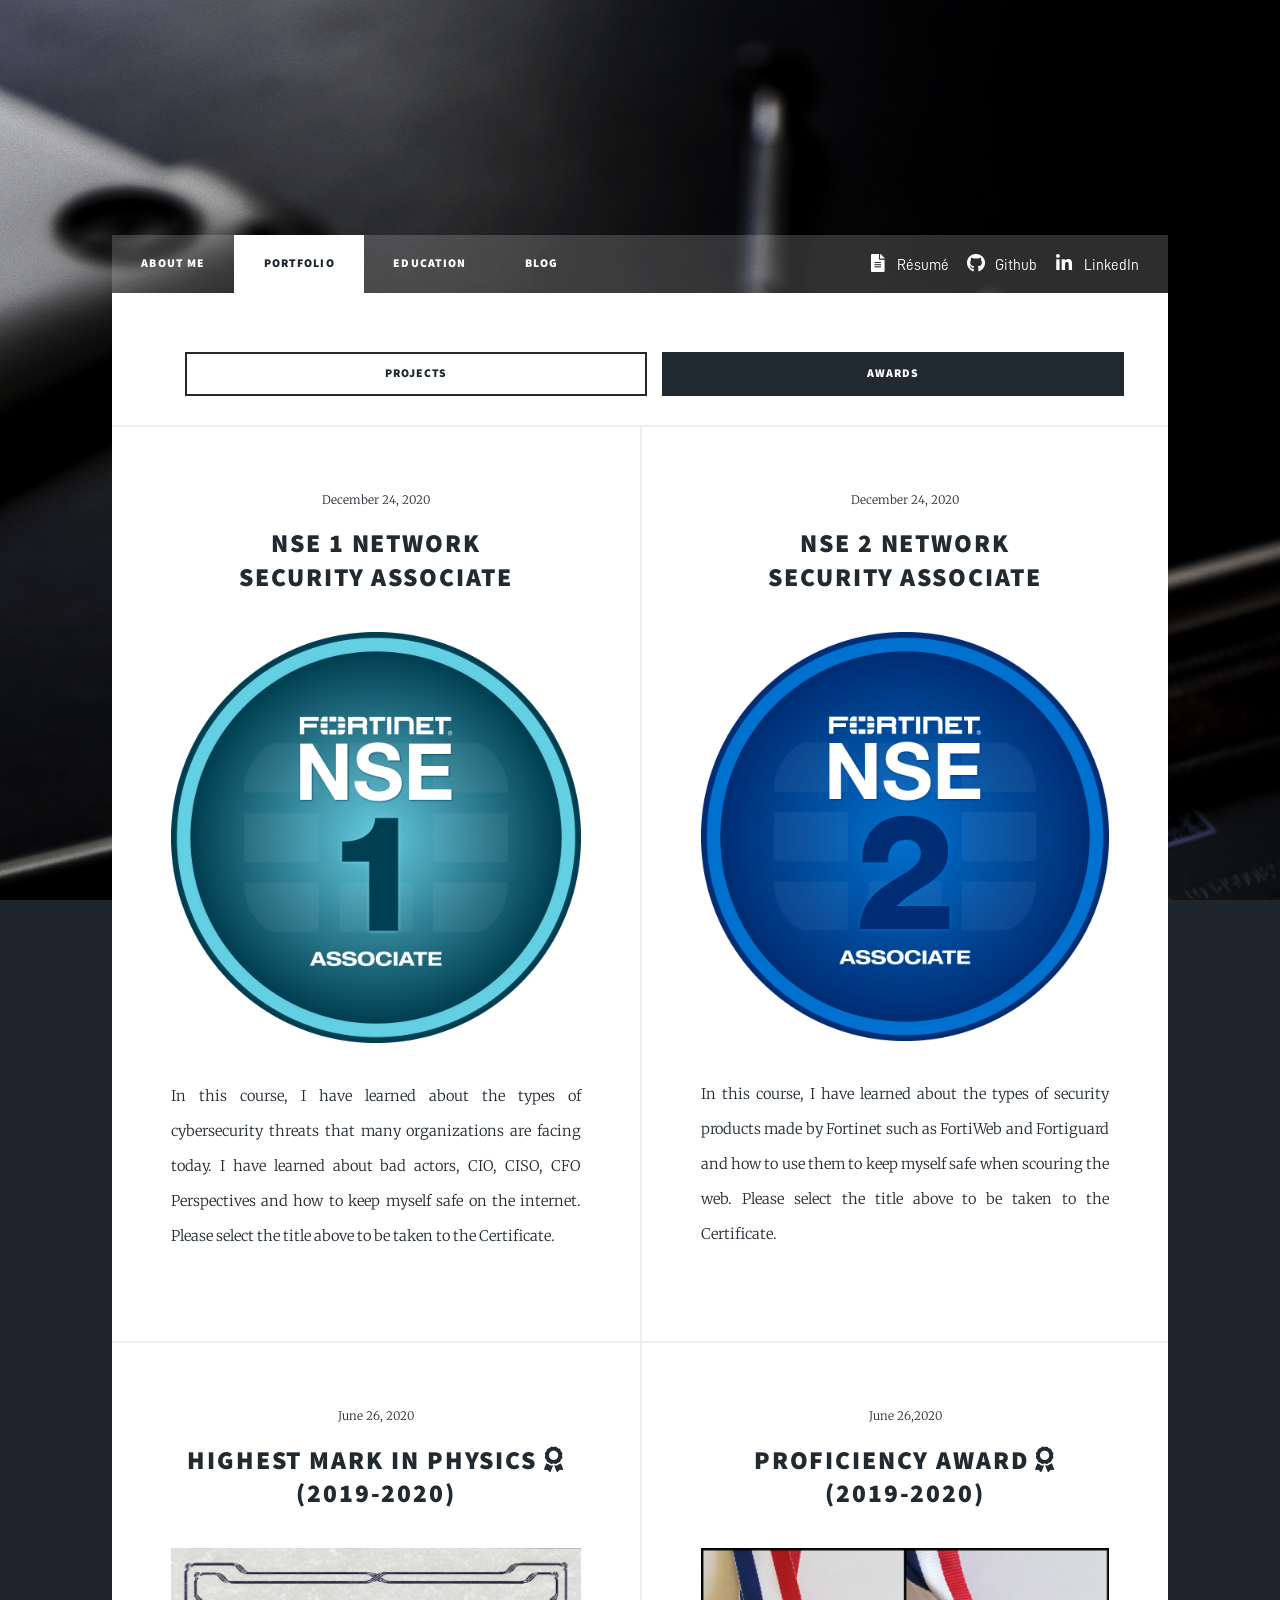
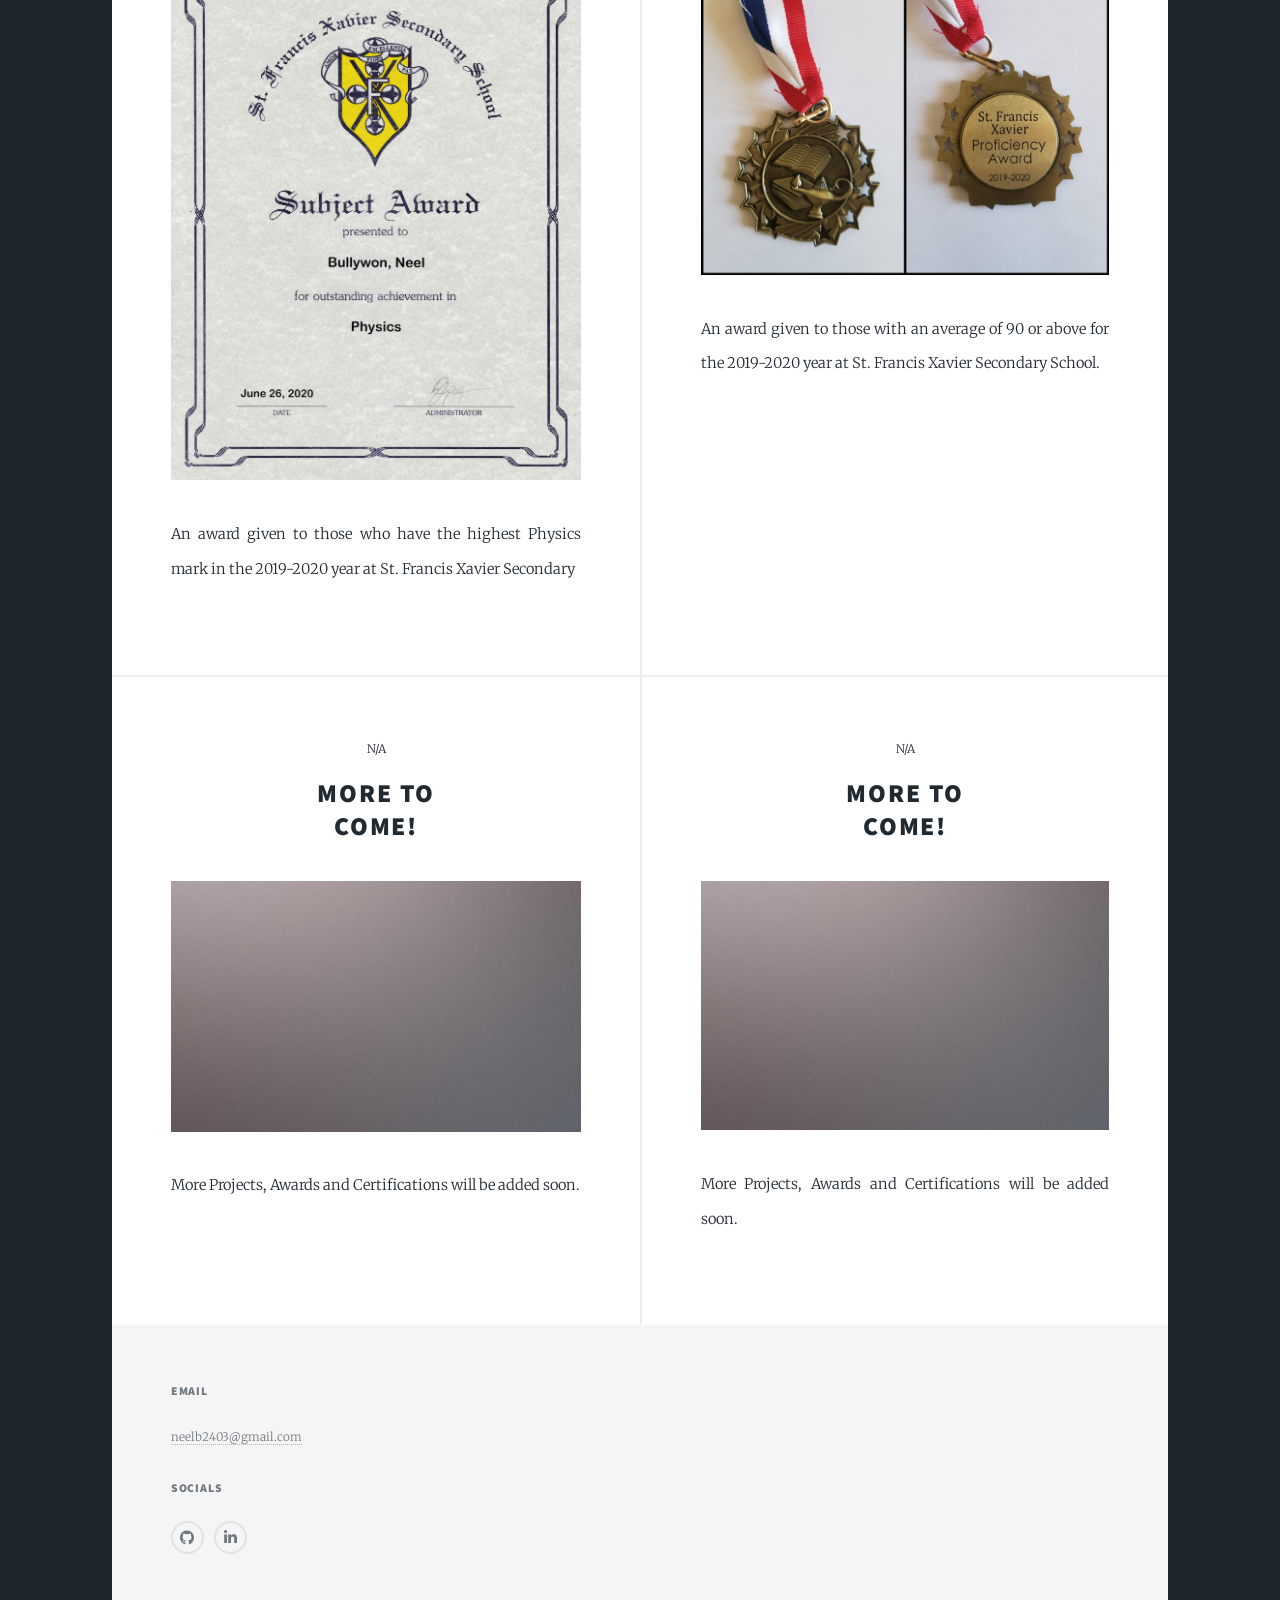
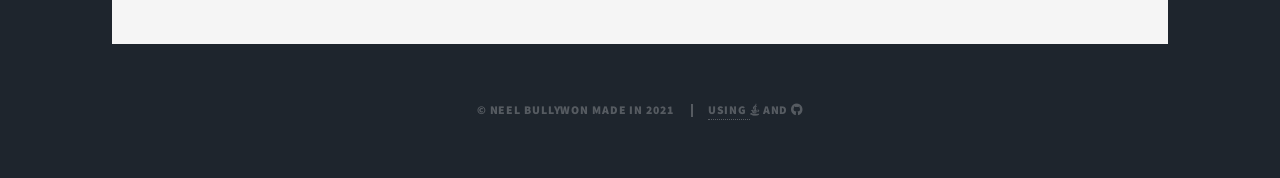
==== commit 67aebe7e: "Add files via upload" ====
--- a/Awards.html
+++ b/Awards.html
@@ -39,8 +39,8 @@
 
 						<!-- Featured Post -->
 								</header>
-								<ul class="actions special">
-									<li><a href="Projects.html"class="button large">Projects</a></li> <li><a href="Awards.html"class="button large">Awards</a></li>
+								<ul class="actions fit">
+									<li><a href="Projects.html"class="button fit">Projects</a></li> <li><a href="Awards.html"class="button primary fit">Awards</a></li>
 								</ul>
 
 							</article>
